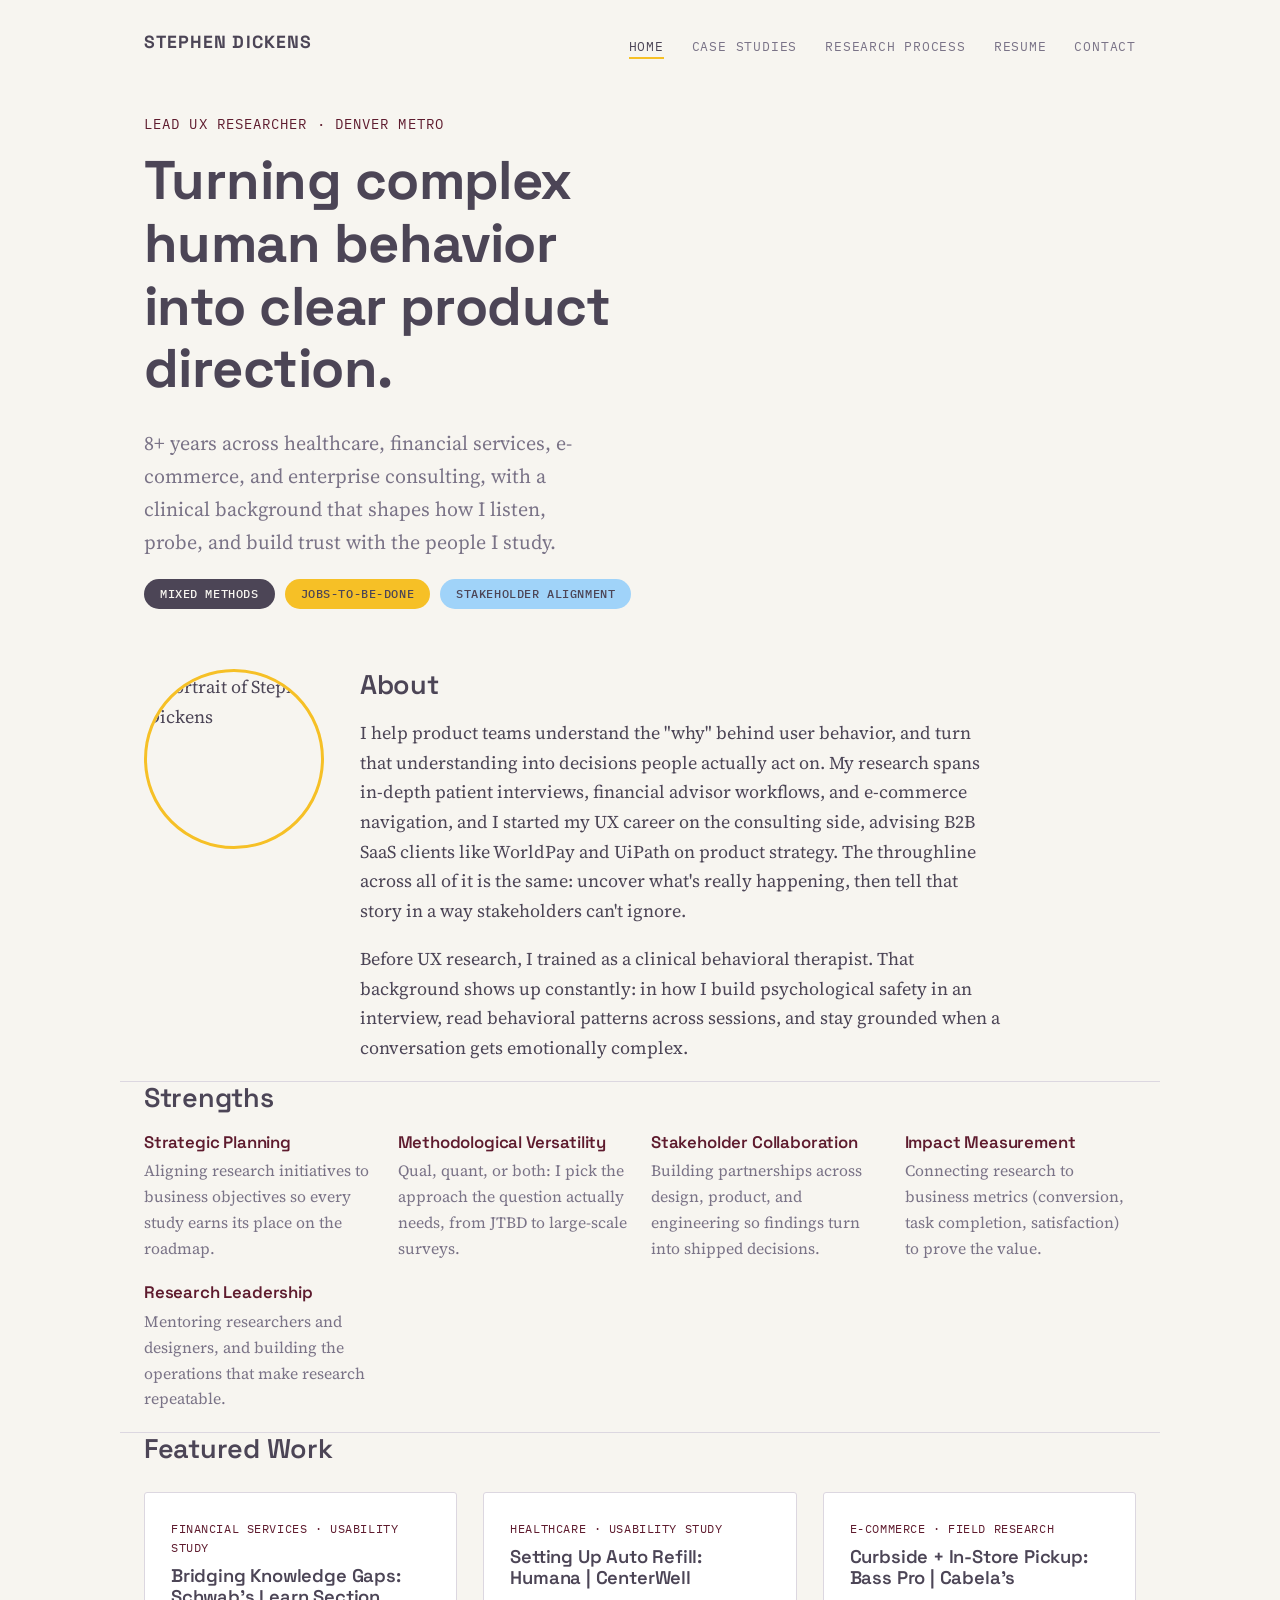
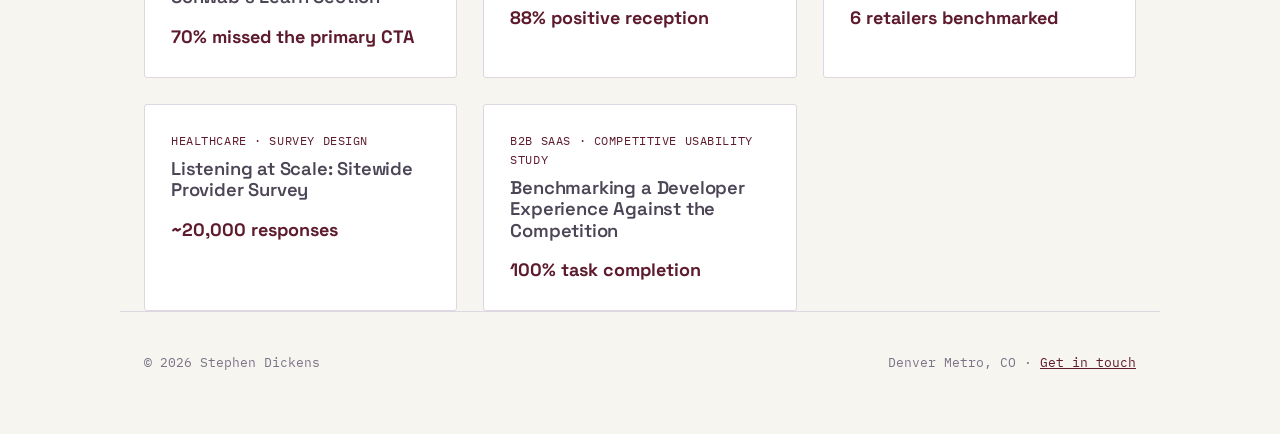
==== index.html @ 7b3053c9 "Add files via upload" ====
<!DOCTYPE html>
<html lang="en">
<head>
<meta charset="UTF-8">
<meta name="viewport" content="width=device-width, initial-scale=1.0">
<title>Stephen Dickens, MA | Lead UX Researcher</title>
<link rel="preconnect" href="https://fonts.googleapis.com">
<link href="https://fonts.googleapis.com/css2?family=Space+Grotesk:wght@500;700&family=Source+Serif+4:ital,wght@0,400;0,600;1,400&family=IBM+Plex+Mono:wght@400;500&display=swap" rel="stylesheet">
<link rel="stylesheet" href="style.css?v=27">
</head>
<body>

<nav class="site-nav">
  <a class="brand" href="index.html">Stephen Dickens</a>
  <ul>
    <li><a href="index.html" class="active">Home</a></li>
    <li><a href="case-studies.html">Case Studies</a></li>
    <li><a href="research-process.html">Research Process</a></li>
    <li><a href="resume.html">Resume</a></li>
    <li><a href="contact.html">Contact</a></li>
  </ul>
</nav>

<header class="hero">
  <div class="eyebrow">Lead UX Researcher · Denver Metro</div>
  <h1>Turning complex human behavior into clear product direction.</h1>
  <p class="hero-sub">8+ years across healthcare, financial services, e-commerce, and enterprise consulting, with a clinical background that shapes how I listen, probe, and build trust with the people I study.</p>
  <div class="tag-row">
    <span class="tag">Mixed Methods</span>
    <span class="tag amber">Jobs-to-be-Done</span>
    <span class="tag rose">Stakeholder Alignment</span>
  </div>
</header>

<section class="wrap">
  <div class="about-flex">
    <div class="about-photo">
      <img src="assets/profile.jpg" alt="Portrait of Stephen Dickens">
    </div>
    <div class="about-text">
      <h2>About</h2>
      <p>I help product teams understand the "why" behind user behavior, and turn that understanding into decisions people actually act on. My research spans in-depth patient interviews, financial advisor workflows, and e-commerce navigation, and I started my UX career on the consulting side, advising B2B SaaS clients like WorldPay and UiPath on product strategy. The throughline across all of it is the same: uncover what's really happening, then tell that story in a way stakeholders can't ignore.</p>
      <p>Before UX research, I trained as a clinical behavioral therapist. That background shows up constantly: in how I build psychological safety in an interview, read behavioral patterns across sessions, and stay grounded when a conversation gets emotionally complex.</p>
    </div>
  </div>
</section>

<section class="wrap divider">
  <h2>Strengths</h2>
  <div class="strength-grid">
    <div class="item">
      <h3>Strategic Planning</h3>
      <p>Aligning research initiatives to business objectives so every study earns its place on the roadmap.</p>
    </div>
    <div class="item">
      <h3>Methodological Versatility</h3>
      <p>Qual, quant, or both: I pick the approach the question actually needs, from JTBD to large-scale surveys.</p>
    </div>
    <div class="item">
      <h3>Stakeholder Collaboration</h3>
      <p>Building partnerships across design, product, and engineering so findings turn into shipped decisions.</p>
    </div>
    <div class="item">
      <h3>Impact Measurement</h3>
      <p>Connecting research to business metrics (conversion, task completion, satisfaction) to prove the value.</p>
    </div>
    <div class="item">
      <h3>Research Leadership</h3>
      <p>Mentoring researchers and designers, and building the operations that make research repeatable.</p>
    </div>
  </div>
</section>

<section class="wrap divider">
  <h2>Featured Work</h2>
  <div class="cs-grid">
    <a class="cs-card" href="case-study-schwab.html">
      <div class="cs-eyebrow">Financial Services · Usability Study</div>
      <h3>Bridging Knowledge Gaps: Schwab's Learn Section</h3>
      <div class="cs-stat">70% missed the primary CTA</div>
    </a>
    <a class="cs-card" href="case-study-humana.html">
      <div class="cs-eyebrow">Healthcare · Usability Study</div>
      <h3>Setting Up Auto Refill: Humana | CenterWell</h3>
      <div class="cs-stat">88% positive reception</div>
    </a>
    <a class="cs-card" href="case-study-bass-pro.html">
      <div class="cs-eyebrow">E-commerce · Field Research</div>
      <h3>Curbside + In-Store Pickup: Bass Pro | Cabela's</h3>
      <div class="cs-stat">6 retailers benchmarked</div>
    </a>
    <a class="cs-card" href="case-study-cigna-survey.html">
      <div class="cs-eyebrow">Healthcare · Survey Design</div>
      <h3>Listening at Scale: Sitewide Provider Survey</h3>
      <div class="cs-stat">~20,000 responses</div>
    </a>
    <a class="cs-card" href="case-study-uipath.html">
      <div class="cs-eyebrow">B2B SaaS · Competitive Usability Study</div>
      <h3>Benchmarking a Developer Experience Against the Competition</h3>
      <div class="cs-stat">100% task completion</div>
    </a>
  </div>
</section>

<footer>
  <div>© 2026 Stephen Dickens</div>
  <div>Denver Metro, CO · <a href="contact.html">Get in touch</a></div>
</footer>

</body>
</html>
---- style.css ----
:root {
  --paper: #F7F5F0;
  --paper-dim: #F0EDF2;
  --ink: #4C4556;
  --ink-soft: #7A7387;
  --teal: #872642;
  --teal-deep: #5E1B2E;
  --amber: #F6C026;
  --rose: #A0D3F9;
  --line: #DCD7E0;
  --radius: 3px;
  --max-w: 780px;
  --max-w-wide: 1040px;
}

@media (prefers-reduced-motion: reduce) {
  * { animation-duration: 0.01ms !important; animation-iteration-count: 1 !important; transition-duration: 0.01ms !important; }
}

* { box-sizing: border-box; }

html { scroll-behavior: smooth; }

body {
  margin: 0;
  background: var(--paper);
  color: var(--ink);
  font-family: 'Source Serif 4', Georgia, serif;
  font-size: 18px;
  line-height: 1.65;
  -webkit-font-smoothing: antialiased;
}

h1, h2, h3, h4 {
  font-family: 'Space Grotesk', sans-serif;
  color: var(--ink);
  line-height: 1.15;
  margin: 0 0 0.5em 0;
  letter-spacing: -0.01em;
}

h1 { font-weight: 700; }
h2 { font-weight: 600; }
h3 { font-weight: 600; font-size: 1.05rem; }

a { color: var(--teal-deep); }
a:hover { color: var(--teal); }

.mono {
  font-family: 'IBM Plex Mono', monospace;
  letter-spacing: 0.01em;
}

/* -------- Nav -------- */
.site-nav {
  display: flex;
  justify-content: space-between;
  align-items: center;
  max-width: var(--max-w-wide);
  margin: 0 auto;
  padding: 28px 24px 12px;
}

.site-nav .brand {
  font-family: 'Space Grotesk', sans-serif;
  font-weight: 700;
  font-size: 1.1rem;
  text-decoration: none;
  color: var(--ink);
}

.site-nav ul {
  list-style: none;
  display: flex;
  gap: 28px;
  margin: 0;
  padding: 0;
}

.site-nav a {
  text-decoration: none;
  font-family: 'IBM Plex Mono', monospace;
  font-size: 0.82rem;
  text-transform: uppercase;
  letter-spacing: 0.06em;
  color: var(--ink-soft);
  border-bottom: 2px solid transparent;
  padding-bottom: 2px;
}

.site-nav a:hover, .site-nav a.active {
  color: var(--ink);
  border-bottom-color: var(--amber);
}

@media (max-width: 640px) {
  .site-nav { flex-direction: column; gap: 14px; align-items: flex-start; }
  .site-nav ul { gap: 18px; flex-wrap: wrap; }
}

/* -------- Field-note tag: signature element -------- */
.tag {
  display: inline-block;
  font-family: 'IBM Plex Mono', monospace;
  font-size: 0.72rem;
  font-weight: 500;
  text-transform: uppercase;
  letter-spacing: 0.05em;
  background: var(--ink);
  color: var(--paper);
  padding: 7px 16px;
  border-radius: 999px;
  line-height: 1.4;
}

.tag.amber { background: var(--amber); color: var(--ink); }
.tag.rose { background: var(--rose); color: var(--ink); }

.tag-row {
  display: flex;
  flex-wrap: wrap;
  gap: 10px;
  margin: 10px 0 0;
}

/* -------- Hero -------- */
.hero {
  max-width: var(--max-w-wide);
  margin: 0 auto;
  padding: 40px 24px 60px;
}

.hero .eyebrow {
  font-family: 'IBM Plex Mono', monospace;
  font-size: 0.85rem;
  color: var(--teal-deep);
  text-transform: uppercase;
  letter-spacing: 0.08em;
  margin-bottom: 14px;
}

.hero h1 {
  font-size: clamp(2.1rem, 5vw, 3.4rem);
  max-width: 14ch;
}

.hero-sub {
  font-family: 'Source Serif 4', serif;
  font-size: 1.25rem;
  color: var(--ink-soft);
  max-width: 46ch;
  margin-top: 18px;
}

/* -------- Layout helpers -------- */
.wrap { max-width: var(--max-w-wide); margin: 0 auto; padding: 0 24px; }
.wrap > p, .wrap > ul { max-width: 640px; }

.about-flex {
  display: flex;
  gap: 36px;
  align-items: flex-start;
}

.about-photo {
  flex-shrink: 0;
}

.about-photo img {
  width: 180px;
  height: 180px;
  border-radius: 50%;
  object-fit: cover;
  border: 3px solid var(--amber);
  display: block;
}

.about-text { max-width: 640px; }
.about-text h2 { margin-top: 0; }
.about-text > p { max-width: none; }

@media (max-width: 640px) {
  .about-flex {
    flex-direction: column;
    align-items: center;
    text-align: center;
  }
  .about-photo img { width: 140px; height: 140px; }
}
.wrap-wide { max-width: var(--max-w-wide); margin: 0 auto; padding: 0 24px; }

section { padding: 46px 0; }
section.divider { border-top: 1px solid var(--line); }

/* -------- Strength / stat grid -------- */
.stat-strip {
  display: flex;
  gap: 20px;
  background: var(--ink);
  color: var(--paper);
  border-radius: var(--radius);
  padding: 30px;
  margin: 24px 0;
}

.stat-strip > div {
  flex: 1 1 0;
  min-width: 0;
}

@media (max-width: 640px) {
  .stat-strip { flex-direction: column; }
}

.stat-strip .stat-num {
  font-family: 'Space Grotesk', sans-serif;
  font-weight: 700;
  font-size: 2.4rem;
  color: var(--amber);
  display: block;
  line-height: 1;
}

.stat-strip .stat-label {
  font-family: 'IBM Plex Mono', monospace;
  font-size: 0.78rem;
  text-transform: uppercase;
  letter-spacing: 0.04em;
  color: var(--paper);
  opacity: 0.85;
  margin-top: 8px;
  display: block;
}

.strength-grid {
  display: grid;
  grid-template-columns: repeat(auto-fit, minmax(230px, 1fr));
  gap: 22px;
  margin-top: 20px;
  margin-bottom: 20px;
}

.strength-grid .item h3 {
  color: var(--teal-deep);
  margin-bottom: 6px;
}

.strength-grid .item p {
  margin: 0;
  font-size: 0.98rem;
  color: var(--ink-soft);
}

/* -------- Buttons / CTA -------- */
.btn {
  display: inline-block;
  font-family: 'IBM Plex Mono', monospace;
  font-size: 0.85rem;
  text-transform: uppercase;
  letter-spacing: 0.05em;
  text-decoration: none;
  background: var(--ink);
  color: var(--paper);
  padding: 12px 22px;
  border-radius: var(--radius);
  border: 1px solid var(--ink);
}

.btn:hover { background: var(--teal-deep); border-color: var(--teal-deep); color: var(--paper); }

.btn.outline {
  background: transparent;
  color: var(--ink);
}
.btn.outline:hover { background: var(--ink); color: var(--paper); }

/* -------- Case study cards (index) -------- */
.cs-grid {
  display: grid;
  grid-template-columns: repeat(auto-fit, minmax(280px, 1fr));
  gap: 26px;
  margin-top: 28px;
}

.cs-card {
  background: white;
  border: 1px solid var(--line);
  border-radius: var(--radius);
  padding: 26px;
  text-decoration: none;
  color: var(--ink);
  display: block;
  position: relative;
  transition: transform 0.15s ease, box-shadow 0.15s ease;
}

.cs-card:hover {
  transform: translateY(-3px);
  box-shadow: 0 8px 20px rgba(28,43,57,0.08);
}

.cs-card .cs-eyebrow {
  font-family: 'IBM Plex Mono', monospace;
  font-size: 0.72rem;
  text-transform: uppercase;
  color: var(--teal-deep);
  letter-spacing: 0.05em;
}

.cs-card h3 {
  margin-top: 8px;
  font-size: 1.15rem;
}

.cs-card .cs-stat {
  margin-top: 14px;
  font-family: 'Space Grotesk', sans-serif;
  font-weight: 700;
  color: var(--teal-deep);
}

/* -------- Case study page -------- */
.cs-header {
  max-width: var(--max-w-wide);
  margin: 0 auto;
  padding: 10px 24px 30px;
}

.cs-header .company {
  font-family: 'IBM Plex Mono', monospace;
  font-size: 0.85rem;
  text-transform: uppercase;
  letter-spacing: 0.06em;
  color: var(--teal-deep);
}

.cs-header h1 {
  font-size: clamp(1.9rem, 4vw, 2.7rem);
  max-width: 22ch;
  margin-top: 10px;
}

.skim-box {
  max-width: var(--max-w-wide);
  margin: 0 auto 10px;
  padding: 0 24px;
}

.problem-outcome {
  background: var(--paper-dim);
  border-left: 4px solid var(--rose);
  border-radius: var(--radius);
  padding: 22px 26px;
  margin: 26px 0;
  font-size: 1.05rem;
}

.problem-outcome strong { color: var(--teal-deep); }

details.full-detail {
  max-width: var(--max-w-wide);
  margin: 10px auto 60px;
  padding: 0 24px;
}

details.full-detail summary {
  cursor: pointer;
  list-style: none;
  font-family: 'IBM Plex Mono', monospace;
  text-transform: uppercase;
  font-size: 0.85rem;
  letter-spacing: 0.06em;
  color: var(--ink);
  background: var(--paper-dim);
  border: 1px solid var(--line);
  border-radius: var(--radius);
  padding: 14px 20px;
  display: flex;
  justify-content: space-between;
  align-items: center;
}

details.full-detail summary::-webkit-details-marker { display: none; }

details.full-detail summary::after {
  content: "+ Expand";
  color: var(--teal-deep);
}

details.full-detail[open] summary::after {
  content: "\2212 Collapse";
}

details.full-detail summary:focus-visible,
a:focus-visible, button:focus-visible {
  outline: 2px solid var(--amber);
  outline-offset: 2px;
}

.detail-body { max-width: var(--max-w-wide); margin: 0 auto; padding-top: 30px; }
.detail-body > p, .detail-body > ul, .detail-body .finding, .detail-body blockquote.pull { max-width: 640px; }

.detail-body h3 {
  margin-top: 38px;
  padding-bottom: 8px;
  border-bottom: 1px solid var(--line);
  color: var(--teal-deep);
}

.detail-body h3:first-child { margin-top: 10px; }

.finding {
  margin: 20px 0;
  padding-left: 18px;
  border-left: 3px solid var(--amber);
}

.finding .finding-stat {
  font-family: 'Space Grotesk', sans-serif;
  font-weight: 700;
  color: var(--teal-deep);
}

.blueprint {
  margin: 30px 0 12px;
  border: 1px solid var(--line);
  border-radius: var(--radius);
  overflow: hidden;
}

.blueprint-title {
  background: var(--ink);
  color: var(--paper);
  font-family: 'Space Grotesk', sans-serif;
  font-weight: 700;
  font-size: 0.9rem;
  padding: 12px 16px;
}

.bp-header-row, .bp-row {
  display: grid;
  grid-template-columns: 130px repeat(6, 1fr);
}

.bp-header-row { background: var(--paper-dim); }

.bp-header-cell {
  padding: 8px 8px;
  font-family: 'IBM Plex Mono', monospace;
  font-size: 0.66rem;
  text-transform: uppercase;
  letter-spacing: 0.02em;
  color: var(--ink-soft);
  border-right: 1px solid var(--line);
}
.bp-header-cell:last-child { border-right: none; }
.bp-header-cell:first-child { background: var(--ink); }

.bp-row { border-top: 1px solid var(--line); }

.bp-label {
  background: var(--paper-dim);
  font-family: 'IBM Plex Mono', monospace;
  font-size: 0.65rem;
  text-transform: uppercase;
  letter-spacing: 0.02em;
  color: var(--ink-soft);
  padding: 10px 10px;
  display: flex;
  align-items: center;
  border-right: 1px solid var(--line);
}

.bp-cell {
  padding: 9px 9px;
  font-family: 'Source Serif 4', serif;
  font-size: 0.78rem;
  color: var(--ink);
  border-right: 1px solid var(--line);
  display: flex;
  align-items: center;
  line-height: 1.3;
}
.bp-cell:last-child { border-right: none; }

.bp-cell.empty {
  color: var(--line);
  font-family: 'IBM Plex Mono', monospace;
}

.bp-row.customer .bp-cell { background: rgba(246,192,38,0.16); }
.bp-row.frontstage-emp .bp-cell, .bp-row.frontstage-tech .bp-cell { background: rgba(160,211,249,0.18); }
.bp-row.backstage .bp-cell { background: rgba(76,69,86,0.06); }
.bp-row.support .bp-cell { background: rgba(135,38,66,0.06); }

.bp-cell.friction {
  border: 1.5px solid var(--teal) !important;
  background: rgba(135,38,66,0.14) !important;
  font-weight: 500;
}

.bp-cell.improved {
  border: 1.5px solid var(--amber) !important;
  background: rgba(246,192,38,0.28) !important;
  font-weight: 500;
}

.blueprint-caption {
  font-family: 'IBM Plex Mono', monospace;
  font-size: 0.75rem;
  color: var(--ink-soft);
  padding: 10px 16px 14px;
  background: var(--paper-dim);
}

.cs-visual {
  max-width: 640px;
  margin: 26px 0;
}

.cs-visual svg {
  width: 100%;
  height: auto;
  border-radius: var(--radius);
}

.cs-visual figcaption {
  font-family: 'IBM Plex Mono', monospace;
  font-size: 0.75rem;
  color: var(--ink-soft);
  margin-top: 8px;
}

.stat-bar-row {
  display: flex;
  align-items: center;
  gap: 14px;
  margin-bottom: 12px;
}

.stat-bar-label {
  font-family: 'IBM Plex Mono', monospace;
  font-size: 0.8rem;
  color: var(--ink);
  width: 140px;
  flex-shrink: 0;
}

.stat-bar-track {
  flex: 1;
  background: var(--paper-dim);
  border-radius: var(--radius);
  overflow: hidden;
  height: 26px;
}

.stat-bar-fill {
  height: 100%;
  display: flex;
  align-items: center;
  justify-content: flex-end;
  padding-right: 10px;
  font-family: 'IBM Plex Mono', monospace;
  font-size: 0.75rem;
  font-weight: 500;
  color: var(--ink);
  box-sizing: border-box;
}

.stat-bar-fill.rose { background: var(--teal); color: var(--paper); }
.stat-bar-fill.blue { background: var(--rose); }

blockquote.pull {
  font-family: 'Source Serif 4', serif;
  font-style: italic;
  font-size: 1.15rem;
  color: var(--ink);
  border-left: 3px solid var(--teal);
  margin: 22px 0;
  padding: 6px 0 6px 22px;
}

.timeline-note {
  font-family: 'IBM Plex Mono', monospace;
  font-size: 0.8rem;
  color: var(--ink-soft);
}

footer {
  max-width: var(--max-w-wide);
  margin: 0 auto;
  padding: 40px 24px 60px;
  border-top: 1px solid var(--line);
  font-family: 'IBM Plex Mono', monospace;
  font-size: 0.8rem;
  color: var(--ink-soft);
  display: flex;
  justify-content: space-between;
  flex-wrap: wrap;
  gap: 12px;
}
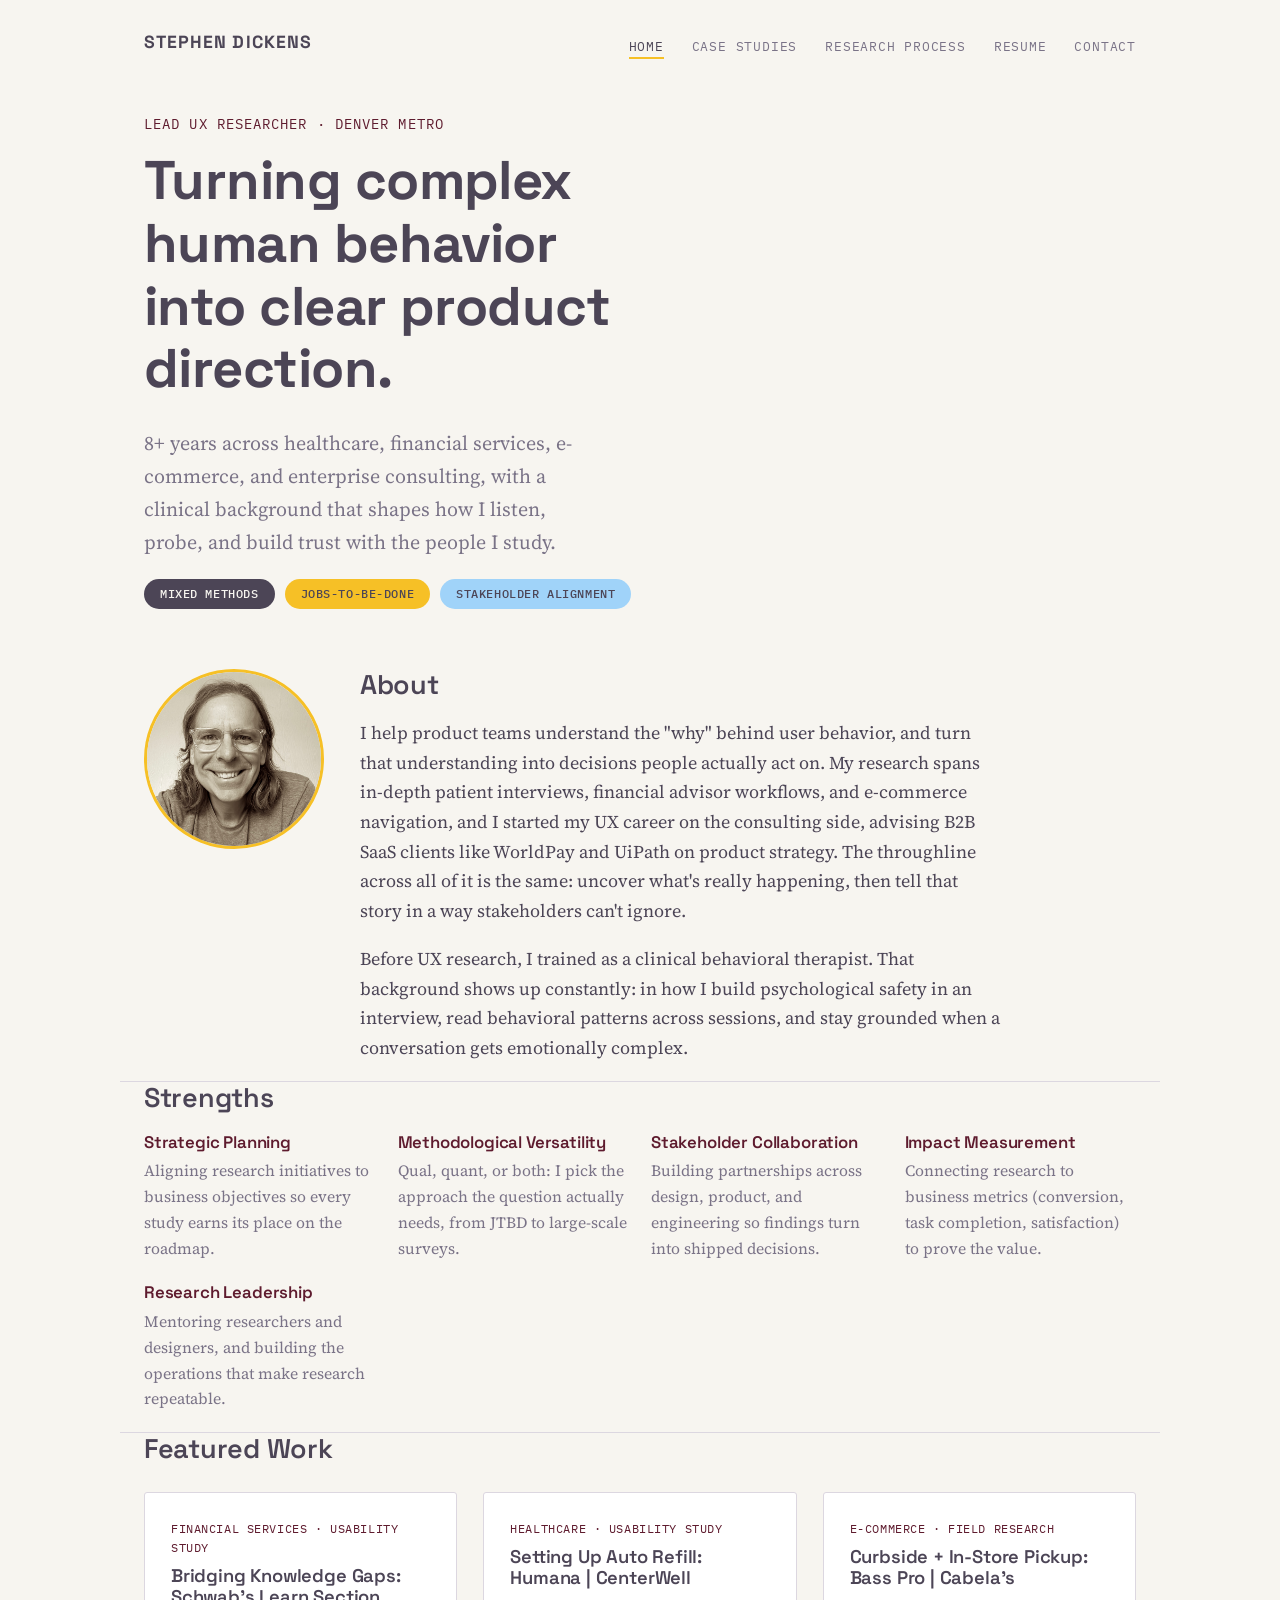
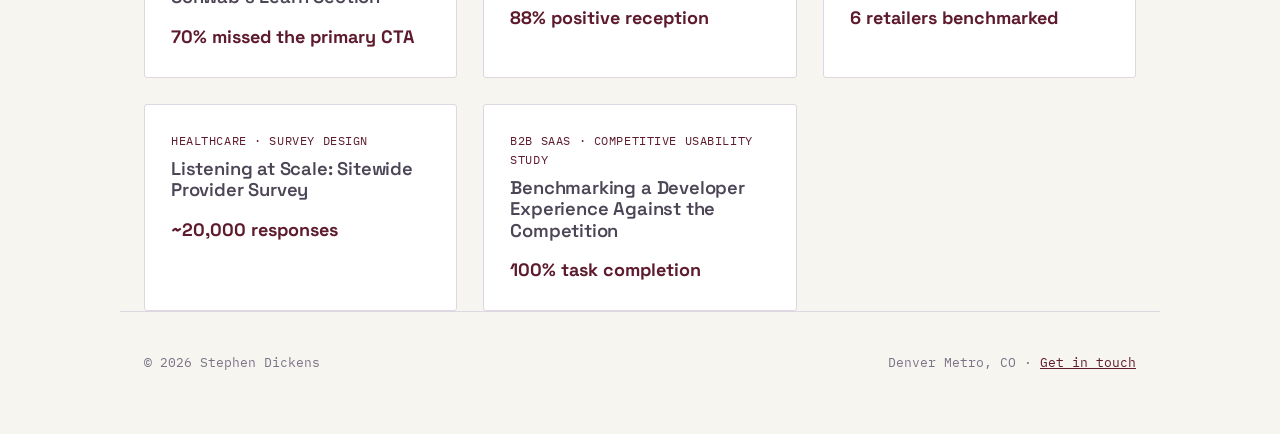
==== commit c242adf9: "Add files via upload" ====
--- a/index.html
+++ b/index.html
@@ -35,7 +35,7 @@
 <section class="wrap">
   <div class="about-flex">
     <div class="about-photo">
-      <img src="assets/profile.jpg" alt="Portrait of Stephen Dickens">
+      <img src="profile.jpg" alt="Portrait of Stephen Dickens">
     </div>
     <div class="about-text">
       <h2>About</h2>
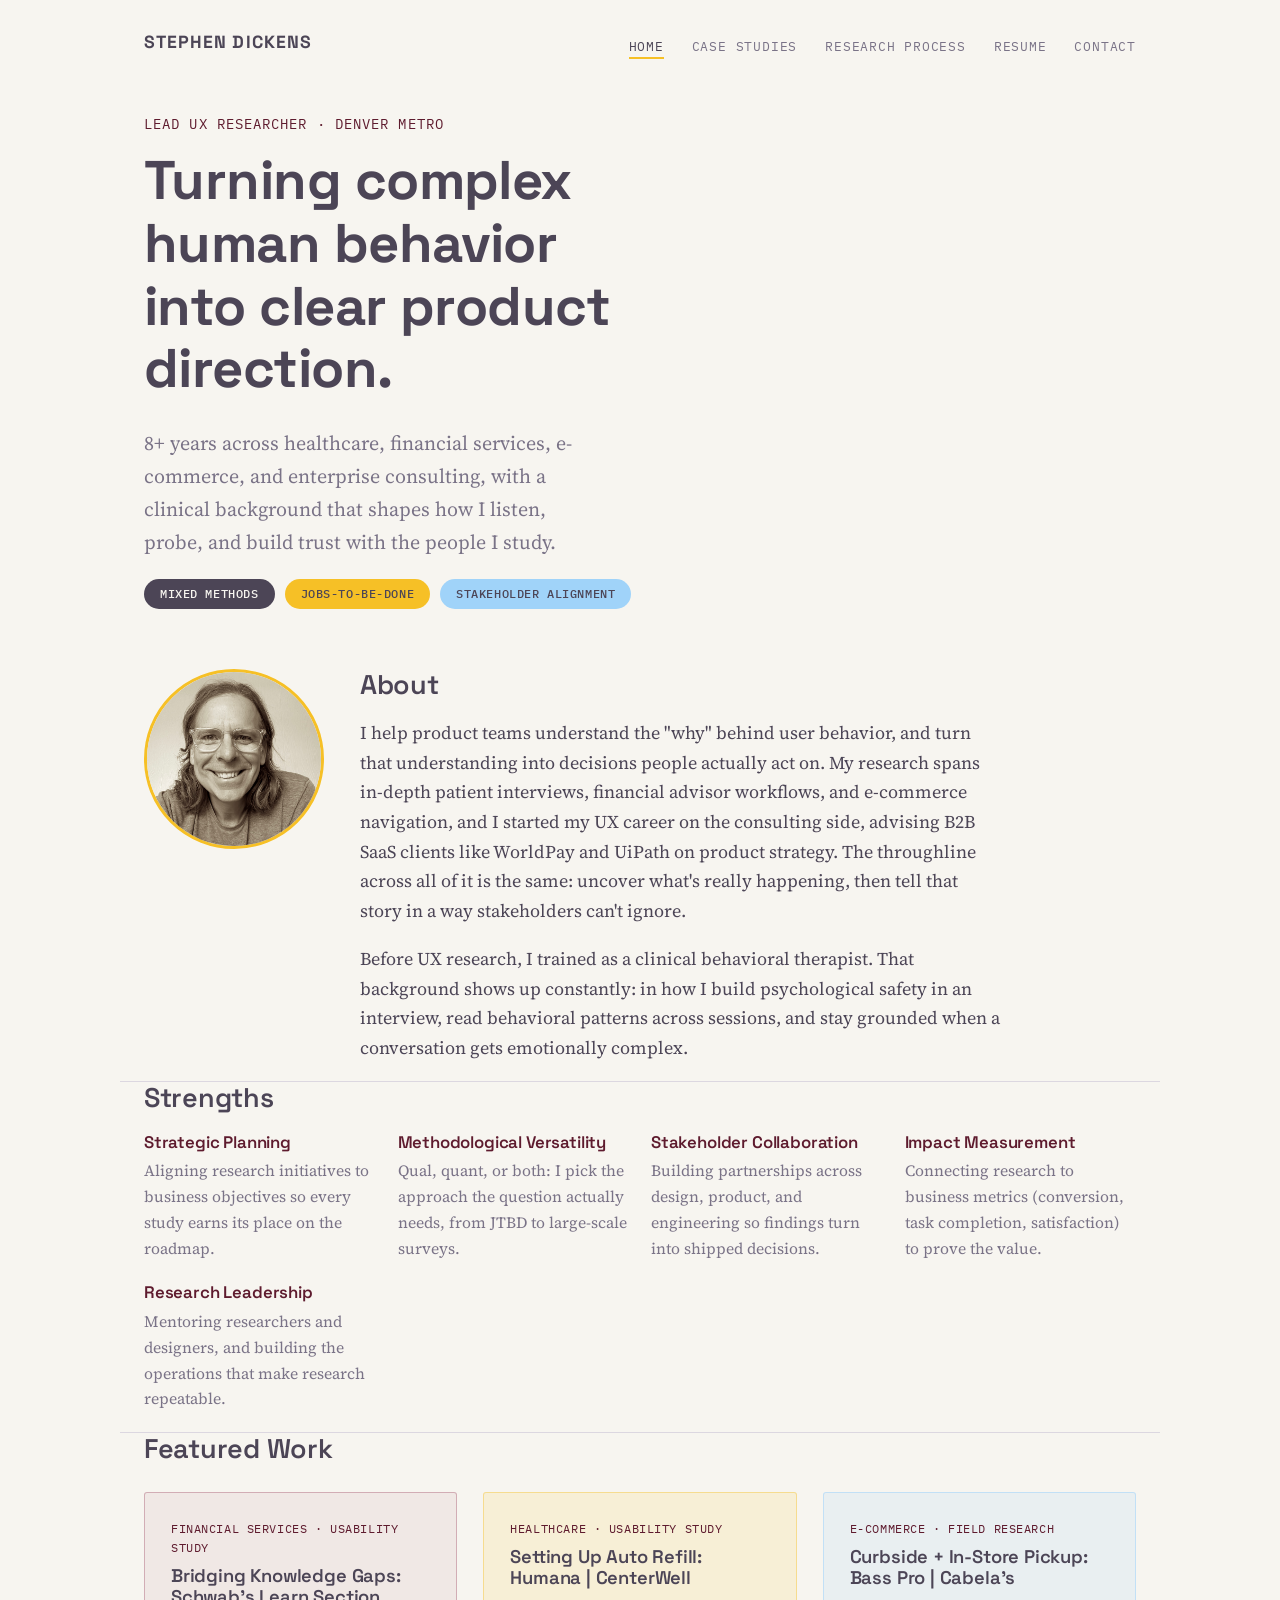
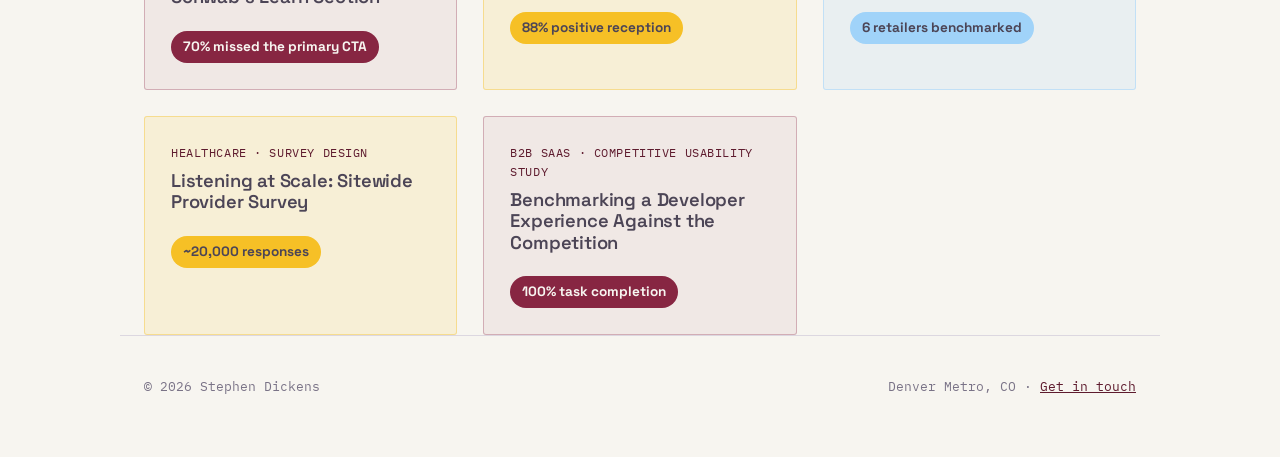
==== commit 0880af2b: "Add files via upload" ====
--- a/index.html
+++ b/index.html
@@ -6,7 +6,7 @@
 <title>Stephen Dickens, MA | Lead UX Researcher</title>
 <link rel="preconnect" href="https://fonts.googleapis.com">
 <link href="https://fonts.googleapis.com/css2?family=Space+Grotesk:wght@500;700&family=Source+Serif+4:ital,wght@0,400;0,600;1,400&family=IBM+Plex+Mono:wght@400;500&display=swap" rel="stylesheet">
-<link rel="stylesheet" href="style.css?v=27">
+<link rel="stylesheet" href="style.css?v=29">
 </head>
 <body>
 
@@ -74,27 +74,27 @@
 <section class="wrap divider">
   <h2>Featured Work</h2>
   <div class="cs-grid">
-    <a class="cs-card" href="case-study-schwab.html">
+    <a class="cs-card variant-maroon" href="case-study-schwab.html">
       <div class="cs-eyebrow">Financial Services · Usability Study</div>
       <h3>Bridging Knowledge Gaps: Schwab's Learn Section</h3>
       <div class="cs-stat">70% missed the primary CTA</div>
     </a>
-    <a class="cs-card" href="case-study-humana.html">
+    <a class="cs-card variant-gold" href="case-study-humana.html">
       <div class="cs-eyebrow">Healthcare · Usability Study</div>
       <h3>Setting Up Auto Refill: Humana | CenterWell</h3>
       <div class="cs-stat">88% positive reception</div>
     </a>
-    <a class="cs-card" href="case-study-bass-pro.html">
+    <a class="cs-card variant-blue" href="case-study-bass-pro.html">
       <div class="cs-eyebrow">E-commerce · Field Research</div>
       <h3>Curbside + In-Store Pickup: Bass Pro | Cabela's</h3>
       <div class="cs-stat">6 retailers benchmarked</div>
     </a>
-    <a class="cs-card" href="case-study-cigna-survey.html">
+    <a class="cs-card variant-gold" href="case-study-cigna-survey.html">
       <div class="cs-eyebrow">Healthcare · Survey Design</div>
       <h3>Listening at Scale: Sitewide Provider Survey</h3>
       <div class="cs-stat">~20,000 responses</div>
     </a>
-    <a class="cs-card" href="case-study-uipath.html">
+    <a class="cs-card variant-maroon" href="case-study-uipath.html">
       <div class="cs-eyebrow">B2B SaaS · Competitive Usability Study</div>
       <h3>Benchmarking a Developer Experience Against the Competition</h3>
       <div class="cs-stat">100% task completion</div>
--- a/style.css
+++ b/style.css
@@ -98,7 +98,7 @@
   .site-nav ul { gap: 18px; flex-wrap: wrap; }
 }
 
-/* -------- Field-note tag: signature element -------- */
+/* -------- Field-note tag: signature element (now solid pill chips) -------- */
 .tag {
   display: inline-block;
   font-family: 'IBM Plex Mono', monospace;
@@ -155,16 +155,19 @@
 /* -------- Layout helpers -------- */
 .wrap { max-width: var(--max-w-wide); margin: 0 auto; padding: 0 24px; }
 .wrap > p, .wrap > ul { max-width: 640px; }
-
+.wrap-wide { max-width: var(--max-w-wide); margin: 0 auto; padding: 0 24px; }
+
+section { padding: 46px 0; }
+section.divider { border-top: 1px solid var(--line); }
+
+/* -------- About photo -------- */
 .about-flex {
   display: flex;
   gap: 36px;
   align-items: flex-start;
 }
 
-.about-photo {
-  flex-shrink: 0;
-}
+.about-photo { flex-shrink: 0; }
 
 .about-photo img {
   width: 180px;
@@ -180,17 +183,9 @@
 .about-text > p { max-width: none; }
 
 @media (max-width: 640px) {
-  .about-flex {
-    flex-direction: column;
-    align-items: center;
-    text-align: center;
-  }
+  .about-flex { flex-direction: column; align-items: center; text-align: center; }
   .about-photo img { width: 140px; height: 140px; }
 }
-.wrap-wide { max-width: var(--max-w-wide); margin: 0 auto; padding: 0 24px; }
-
-section { padding: 46px 0; }
-section.divider { border-top: 1px solid var(--line); }
 
 /* -------- Strength / stat grid -------- */
 .stat-strip {
@@ -203,14 +198,7 @@
   margin: 24px 0;
 }
 
-.stat-strip > div {
-  flex: 1 1 0;
-  min-width: 0;
-}
-
-@media (max-width: 640px) {
-  .stat-strip { flex-direction: column; }
-}
+.stat-strip > div { flex: 1 1 0; min-width: 0; }
 
 .stat-strip .stat-num {
   font-family: 'Space Grotesk', sans-serif;
@@ -232,6 +220,10 @@
   display: block;
 }
 
+@media (max-width: 640px) {
+  .stat-strip { flex-direction: column; }
+}
+
 .strength-grid {
   display: grid;
   grid-template-columns: repeat(auto-fit, minmax(230px, 1fr));
@@ -240,16 +232,8 @@
   margin-bottom: 20px;
 }
 
-.strength-grid .item h3 {
-  color: var(--teal-deep);
-  margin-bottom: 6px;
-}
-
-.strength-grid .item p {
-  margin: 0;
-  font-size: 0.98rem;
-  color: var(--ink-soft);
-}
+.strength-grid .item h3 { color: var(--teal-deep); margin-bottom: 6px; }
+.strength-grid .item p { margin: 0; font-size: 0.98rem; color: var(--ink-soft); }
 
 /* -------- Buttons / CTA -------- */
 .btn {
@@ -267,11 +251,7 @@
 }
 
 .btn:hover { background: var(--teal-deep); border-color: var(--teal-deep); color: var(--paper); }
-
-.btn.outline {
-  background: transparent;
-  color: var(--ink);
-}
+.btn.outline { background: transparent; color: var(--ink); }
 .btn.outline:hover { background: var(--ink); color: var(--paper); }
 
 /* -------- Case study cards (index) -------- */
@@ -294,10 +274,7 @@
   transition: transform 0.15s ease, box-shadow 0.15s ease;
 }
 
-.cs-card:hover {
-  transform: translateY(-3px);
-  box-shadow: 0 8px 20px rgba(28,43,57,0.08);
-}
+.cs-card:hover { transform: translateY(-3px); box-shadow: 0 8px 20px rgba(28,43,57,0.08); }
 
 .cs-card .cs-eyebrow {
   font-family: 'IBM Plex Mono', monospace;
@@ -307,17 +284,28 @@
   letter-spacing: 0.05em;
 }
 
-.cs-card h3 {
-  margin-top: 8px;
-  font-size: 1.15rem;
-}
+.cs-card h3 { margin-top: 8px; font-size: 1.15rem; }
 
 .cs-card .cs-stat {
+  display: inline-block;
   margin-top: 14px;
   font-family: 'Space Grotesk', sans-serif;
   font-weight: 700;
-  color: var(--teal-deep);
-}
+  font-size: 0.85rem;
+  padding: 5px 12px;
+  border-radius: 999px;
+  background: var(--ink);
+  color: var(--paper);
+}
+
+.cs-card.variant-maroon { background: rgba(135,38,66,0.06); border-color: rgba(135,38,66,0.3); }
+.cs-card.variant-maroon .cs-stat { background: var(--teal); color: var(--paper); }
+
+.cs-card.variant-gold { background: rgba(246,192,38,0.12); border-color: rgba(246,192,38,0.4); }
+.cs-card.variant-gold .cs-stat { background: var(--amber); color: var(--ink); }
+
+.cs-card.variant-blue { background: rgba(160,211,249,0.16); border-color: rgba(160,211,249,0.55); }
+.cs-card.variant-blue .cs-stat { background: var(--rose); color: var(--ink); }
 
 /* -------- Case study page -------- */
 .cs-header {
@@ -340,11 +328,7 @@
   margin-top: 10px;
 }
 
-.skim-box {
-  max-width: var(--max-w-wide);
-  margin: 0 auto 10px;
-  padding: 0 24px;
-}
+.skim-box { max-width: var(--max-w-wide); margin: 0 auto 10px; padding: 0 24px; }
 
 .problem-outcome {
   background: var(--paper-dim);
@@ -381,15 +365,8 @@
 }
 
 details.full-detail summary::-webkit-details-marker { display: none; }
-
-details.full-detail summary::after {
-  content: "+ Expand";
-  color: var(--teal-deep);
-}
-
-details.full-detail[open] summary::after {
-  content: "\2212 Collapse";
-}
+details.full-detail summary::after { content: "+ Expand"; color: var(--teal-deep); }
+details.full-detail[open] summary::after { content: "\2212 Collapse"; }
 
 details.full-detail summary:focus-visible,
 a:focus-visible, button:focus-visible {
@@ -409,182 +386,79 @@
 
 .detail-body h3:first-child { margin-top: 10px; }
 
-.finding {
-  margin: 20px 0;
-  padding-left: 18px;
-  border-left: 3px solid var(--amber);
-}
-
-.finding .finding-stat {
-  font-family: 'Space Grotesk', sans-serif;
-  font-weight: 700;
-  color: var(--teal-deep);
-}
-
-.blueprint {
-  margin: 30px 0 12px;
-  border: 1px solid var(--line);
-  border-radius: var(--radius);
-  overflow: hidden;
-}
-
-.blueprint-title {
-  background: var(--ink);
-  color: var(--paper);
-  font-family: 'Space Grotesk', sans-serif;
-  font-weight: 700;
-  font-size: 0.9rem;
-  padding: 12px 16px;
-}
-
-.bp-header-row, .bp-row {
-  display: grid;
-  grid-template-columns: 130px repeat(6, 1fr);
-}
-
+.finding { margin: 20px 0; padding-left: 18px; border-left: 3px solid var(--amber); }
+.finding .finding-stat { font-family: 'Space Grotesk', sans-serif; font-weight: 700; color: var(--teal-deep); }
+
+blockquote.pull {
+  font-family: 'Source Serif 4', serif;
+  font-style: italic;
+  font-size: 1.15rem;
+  color: var(--ink);
+  border-left: 3px solid var(--teal);
+  margin: 22px 0;
+  padding: 6px 0 6px 22px;
+}
+
+.timeline-note { font-family: 'IBM Plex Mono', monospace; font-size: 0.8rem; color: var(--ink-soft); }
+
+/* -------- Recreated visual figures (wireframes, charts, diagrams) -------- */
+.cs-visual { max-width: 640px; margin: 26px 0; }
+.cs-visual svg { width: 100%; height: auto; border-radius: var(--radius); }
+.cs-visual figcaption { font-family: 'IBM Plex Mono', monospace; font-size: 0.75rem; color: var(--ink-soft); margin-top: 8px; }
+
+.stat-bar-row { display: flex; align-items: center; gap: 14px; margin-bottom: 12px; }
+.stat-bar-label { font-family: 'IBM Plex Mono', monospace; font-size: 0.8rem; color: var(--ink); width: 140px; flex-shrink: 0; }
+.stat-bar-track { flex: 1; background: var(--paper-dim); border-radius: var(--radius); overflow: hidden; height: 26px; }
+.stat-bar-fill { height: 100%; display: flex; align-items: center; justify-content: flex-end; padding-right: 10px; font-family: 'IBM Plex Mono', monospace; font-size: 0.75rem; font-weight: 500; color: var(--ink); box-sizing: border-box; }
+.stat-bar-fill.rose { background: var(--teal); color: var(--paper); }
+.stat-bar-fill.blue { background: var(--rose); }
+
+/* -------- Service blueprint swimlane component -------- */
+.blueprint { margin: 30px 0 12px; border: 1px solid var(--line); border-radius: var(--radius); overflow: hidden; }
+.blueprint-title { background: var(--ink); color: var(--paper); font-family: 'Space Grotesk', sans-serif; font-weight: 700; font-size: 0.9rem; padding: 12px 16px; }
+.bp-header-row, .bp-row { display: grid; grid-template-columns: 130px repeat(6, 1fr); }
 .bp-header-row { background: var(--paper-dim); }
-
-.bp-header-cell {
-  padding: 8px 8px;
-  font-family: 'IBM Plex Mono', monospace;
-  font-size: 0.66rem;
-  text-transform: uppercase;
-  letter-spacing: 0.02em;
-  color: var(--ink-soft);
-  border-right: 1px solid var(--line);
-}
+.bp-header-cell { padding: 8px 8px; font-family: 'IBM Plex Mono', monospace; font-size: 0.66rem; text-transform: uppercase; letter-spacing: 0.02em; color: var(--ink-soft); border-right: 1px solid var(--line); }
 .bp-header-cell:last-child { border-right: none; }
 .bp-header-cell:first-child { background: var(--ink); }
-
 .bp-row { border-top: 1px solid var(--line); }
-
-.bp-label {
-  background: var(--paper-dim);
-  font-family: 'IBM Plex Mono', monospace;
-  font-size: 0.65rem;
-  text-transform: uppercase;
-  letter-spacing: 0.02em;
-  color: var(--ink-soft);
-  padding: 10px 10px;
-  display: flex;
-  align-items: center;
-  border-right: 1px solid var(--line);
-}
-
-.bp-cell {
-  padding: 9px 9px;
-  font-family: 'Source Serif 4', serif;
-  font-size: 0.78rem;
-  color: var(--ink);
-  border-right: 1px solid var(--line);
-  display: flex;
-  align-items: center;
-  line-height: 1.3;
-}
+.bp-label { background: var(--paper-dim); font-family: 'IBM Plex Mono', monospace; font-size: 0.65rem; text-transform: uppercase; letter-spacing: 0.02em; color: var(--ink-soft); padding: 10px 10px; display: flex; align-items: center; border-right: 1px solid var(--line); }
+.bp-cell { padding: 9px 9px; font-family: 'Source Serif 4', serif; font-size: 0.78rem; color: var(--ink); border-right: 1px solid var(--line); display: flex; align-items: center; line-height: 1.3; }
 .bp-cell:last-child { border-right: none; }
-
-.bp-cell.empty {
-  color: var(--line);
-  font-family: 'IBM Plex Mono', monospace;
-}
-
+.bp-cell.empty { color: var(--line); font-family: 'IBM Plex Mono', monospace; }
 .bp-row.customer .bp-cell { background: rgba(246,192,38,0.16); }
 .bp-row.frontstage-emp .bp-cell, .bp-row.frontstage-tech .bp-cell { background: rgba(160,211,249,0.18); }
 .bp-row.backstage .bp-cell { background: rgba(76,69,86,0.06); }
 .bp-row.support .bp-cell { background: rgba(135,38,66,0.06); }
-
-.bp-cell.friction {
-  border: 1.5px solid var(--teal) !important;
-  background: rgba(135,38,66,0.14) !important;
-  font-weight: 500;
-}
-
-.bp-cell.improved {
-  border: 1.5px solid var(--amber) !important;
-  background: rgba(246,192,38,0.28) !important;
-  font-weight: 500;
-}
-
-.blueprint-caption {
-  font-family: 'IBM Plex Mono', monospace;
-  font-size: 0.75rem;
-  color: var(--ink-soft);
-  padding: 10px 16px 14px;
-  background: var(--paper-dim);
-}
-
-.cs-visual {
+.bp-cell.friction { border: 1.5px solid var(--teal) !important; background: rgba(135,38,66,0.14) !important; font-weight: 500; }
+.bp-cell.improved { border: 1.5px solid var(--amber) !important; background: rgba(246,192,38,0.28) !important; font-weight: 500; }
+.blueprint-caption { font-family: 'IBM Plex Mono', monospace; font-size: 0.75rem; color: var(--ink-soft); padding: 10px 16px 14px; background: var(--paper-dim); }
+
+/* -------- Reflection component -------- */
+.reflection {
+  border-left: 3px solid var(--rose);
+  padding-left: 18px;
+  margin: 26px 0;
   max-width: 640px;
-  margin: 26px 0;
-}
-
-.cs-visual svg {
-  width: 100%;
-  height: auto;
-  border-radius: var(--radius);
-}
-
-.cs-visual figcaption {
-  font-family: 'IBM Plex Mono', monospace;
-  font-size: 0.75rem;
-  color: var(--ink-soft);
-  margin-top: 8px;
-}
-
-.stat-bar-row {
-  display: flex;
-  align-items: center;
-  gap: 14px;
-  margin-bottom: 12px;
-}
-
-.stat-bar-label {
-  font-family: 'IBM Plex Mono', monospace;
-  font-size: 0.8rem;
-  color: var(--ink);
-  width: 140px;
-  flex-shrink: 0;
-}
-
-.stat-bar-track {
-  flex: 1;
-  background: var(--paper-dim);
-  border-radius: var(--radius);
-  overflow: hidden;
-  height: 26px;
-}
-
-.stat-bar-fill {
-  height: 100%;
-  display: flex;
-  align-items: center;
-  justify-content: flex-end;
-  padding-right: 10px;
-  font-family: 'IBM Plex Mono', monospace;
-  font-size: 0.75rem;
-  font-weight: 500;
-  color: var(--ink);
-  box-sizing: border-box;
-}
-
-.stat-bar-fill.rose { background: var(--teal); color: var(--paper); }
-.stat-bar-fill.blue { background: var(--rose); }
-
-blockquote.pull {
-  font-family: 'Source Serif 4', serif;
-  font-style: italic;
-  font-size: 1.15rem;
-  color: var(--ink);
-  border-left: 3px solid var(--teal);
-  margin: 22px 0;
-  padding: 6px 0 6px 22px;
-}
-
-.timeline-note {
-  font-family: 'IBM Plex Mono', monospace;
-  font-size: 0.8rem;
-  color: var(--ink-soft);
-}
+}
+.reflection p { font-style: italic; color: var(--ink-soft); margin: 0; }
+.reflection .reflection-label {
+  display: block;
+  font-family: 'IBM Plex Mono', monospace;
+  font-style: normal;
+  font-size: 0.72rem;
+  text-transform: uppercase;
+  letter-spacing: 0.05em;
+  color: var(--teal-deep);
+  margin-bottom: 8px;
+}
+
+/* -------- Contact page -------- */
+.contact-grid { display: grid; grid-template-columns: repeat(auto-fit, minmax(220px, 1fr)); gap: 20px; margin-top: 30px; }
+.contact-card { background: white; border: 1px solid var(--line); border-radius: var(--radius); padding: 26px; text-decoration: none; color: var(--ink); display: block; }
+.contact-card:hover { border-color: var(--teal); }
+.contact-card .c-label { font-family: 'IBM Plex Mono', monospace; font-size: 0.72rem; text-transform: uppercase; letter-spacing: 0.05em; color: var(--teal-deep); }
+.contact-card .c-value { font-family: 'Space Grotesk', sans-serif; font-weight: 600; font-size: 1.1rem; margin-top: 8px; }
 
 footer {
   max-width: var(--max-w-wide);
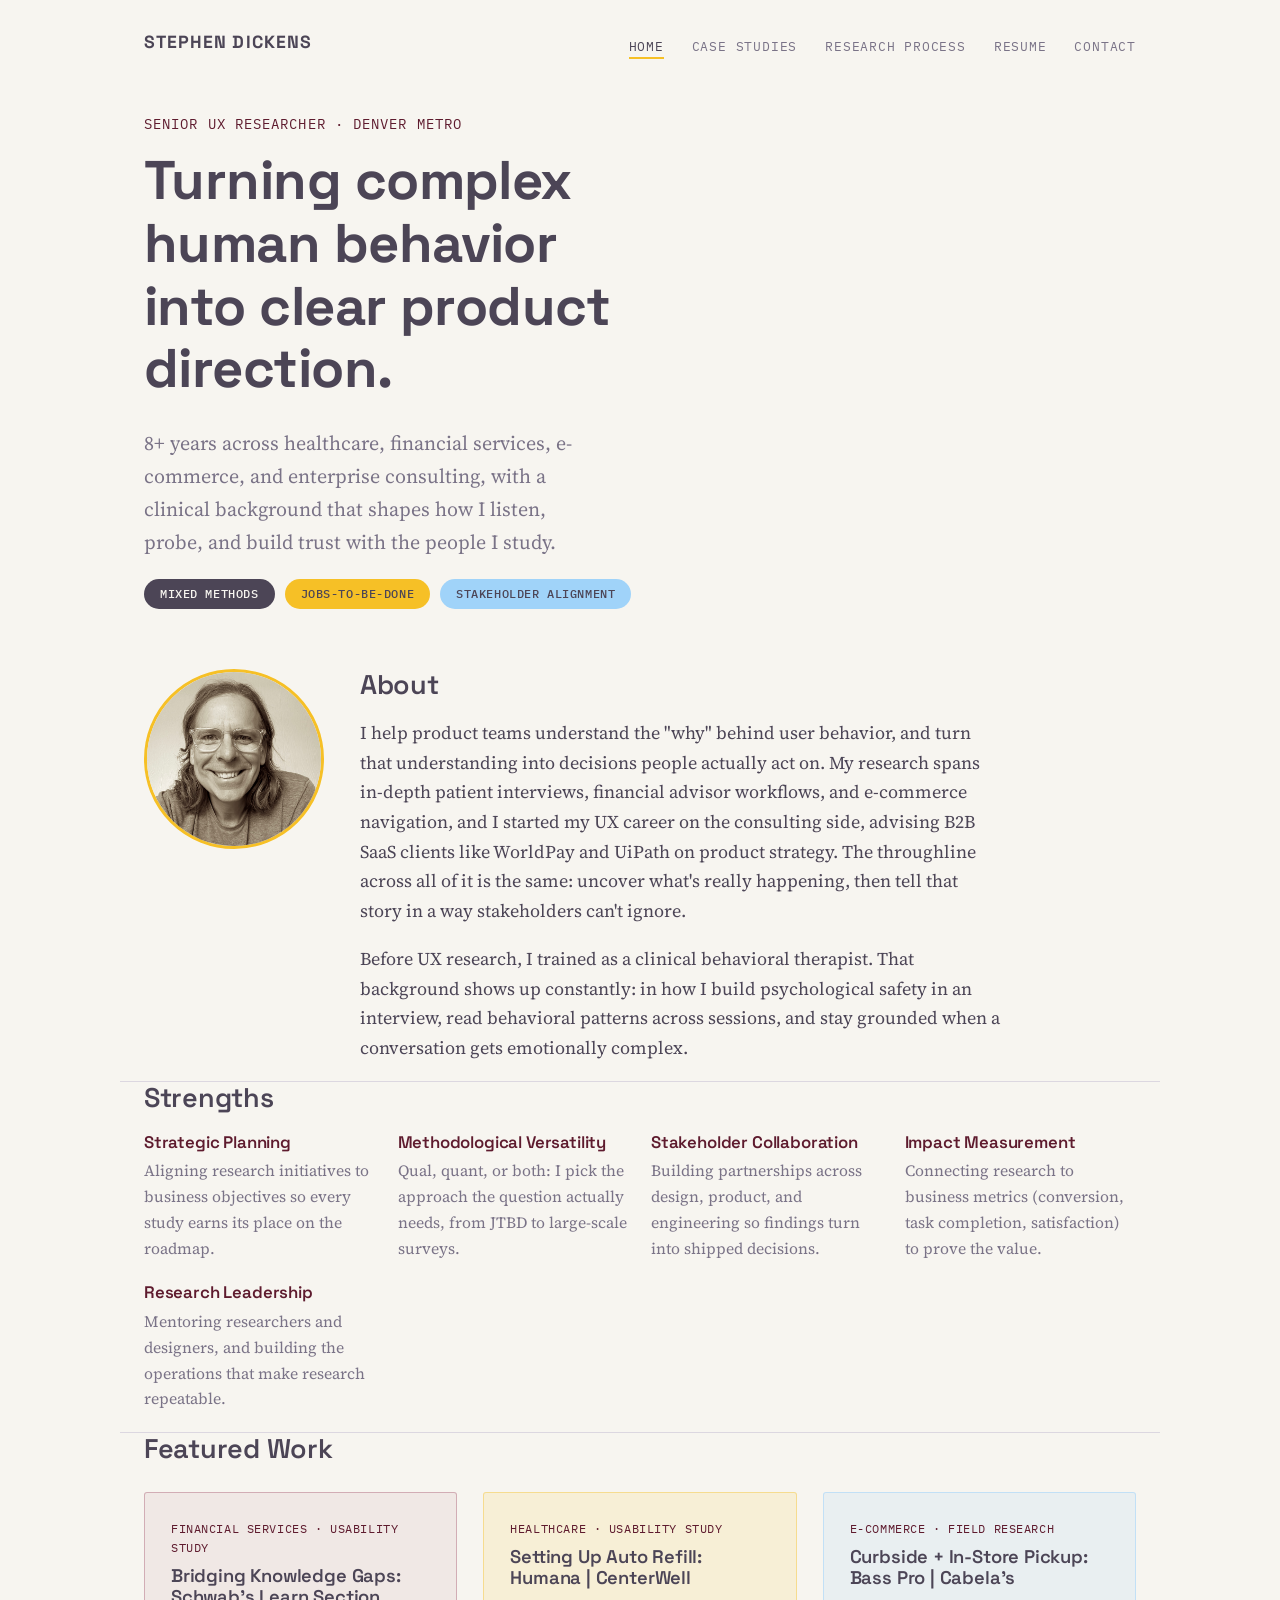
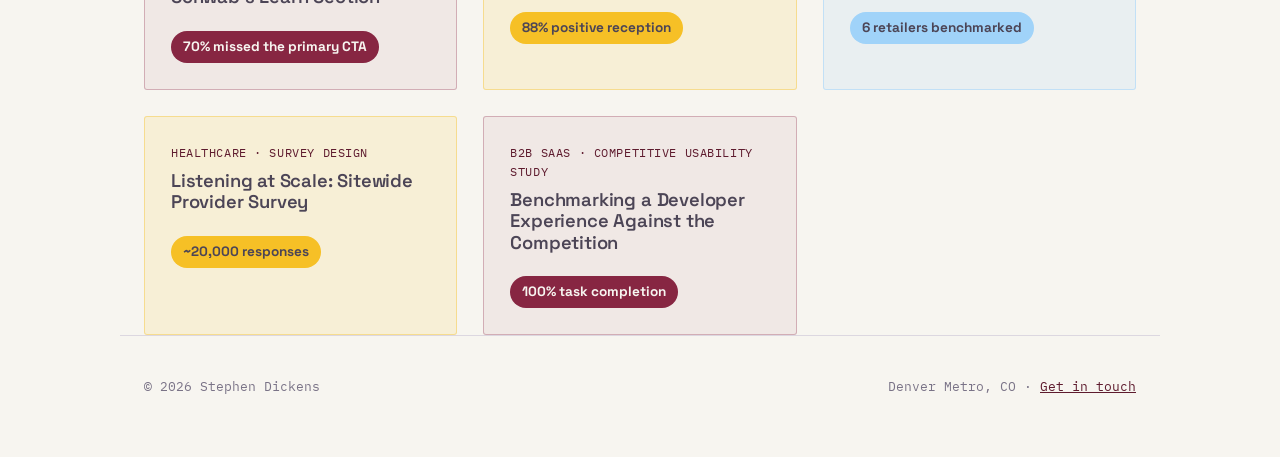
==== commit 5e8503da: "Add files via upload" ====
--- a/index.html
+++ b/index.html
@@ -3,7 +3,7 @@
 <head>
 <meta charset="UTF-8">
 <meta name="viewport" content="width=device-width, initial-scale=1.0">
-<title>Stephen Dickens, MA | Lead UX Researcher</title>
+<title>Stephen Dickens, MA | Senior UX Researcher</title>
 <link rel="preconnect" href="https://fonts.googleapis.com">
 <link href="https://fonts.googleapis.com/css2?family=Space+Grotesk:wght@500;700&family=Source+Serif+4:ital,wght@0,400;0,600;1,400&family=IBM+Plex+Mono:wght@400;500&display=swap" rel="stylesheet">
 <link rel="stylesheet" href="style.css?v=29">
@@ -22,7 +22,7 @@
 </nav>
 
 <header class="hero">
-  <div class="eyebrow">Lead UX Researcher · Denver Metro</div>
+  <div class="eyebrow">Senior UX Researcher · Denver Metro</div>
   <h1>Turning complex human behavior into clear product direction.</h1>
   <p class="hero-sub">8+ years across healthcare, financial services, e-commerce, and enterprise consulting, with a clinical background that shapes how I listen, probe, and build trust with the people I study.</p>
   <div class="tag-row">
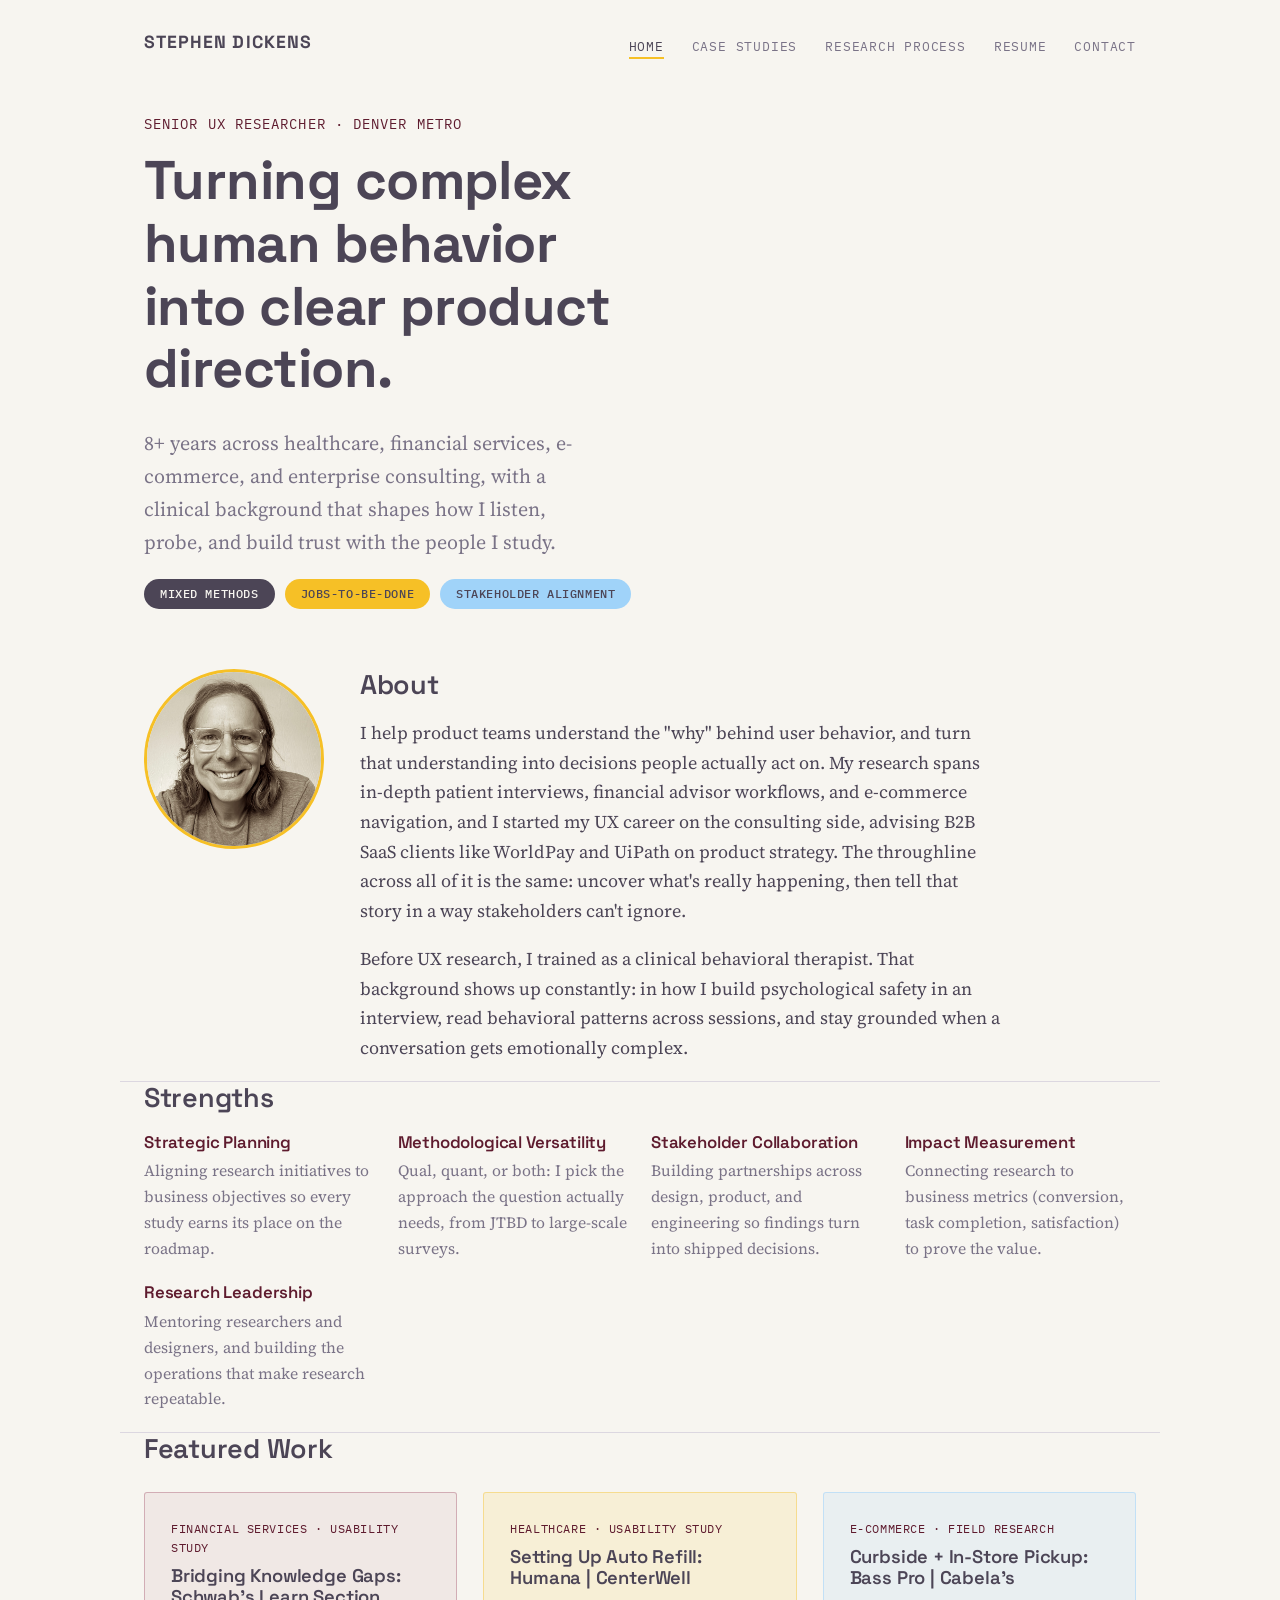
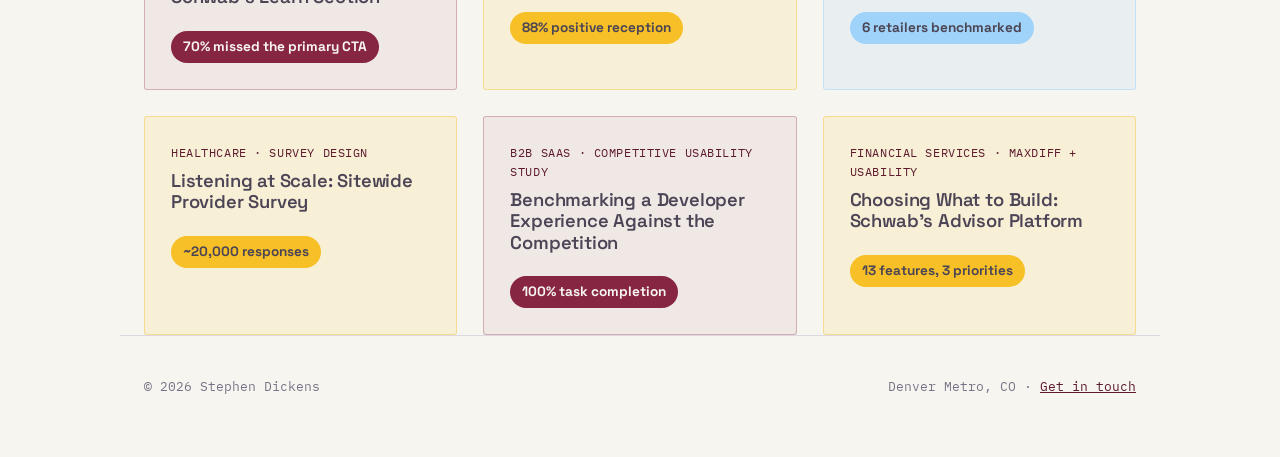
==== commit b37ba6e9: "Add files via upload" ====
--- a/index.html
+++ b/index.html
@@ -99,6 +99,11 @@
       <h3>Benchmarking a Developer Experience Against the Competition</h3>
       <div class="cs-stat">100% task completion</div>
     </a>
+    <a class="cs-card variant-gold" href="case-study-schwab-advisor.html">
+      <div class="cs-eyebrow">Financial Services · MaxDiff + Usability</div>
+      <h3>Choosing What to Build: Schwab's Advisor Platform</h3>
+      <div class="cs-stat">13 features, 3 priorities</div>
+    </a>
   </div>
 </section>
 
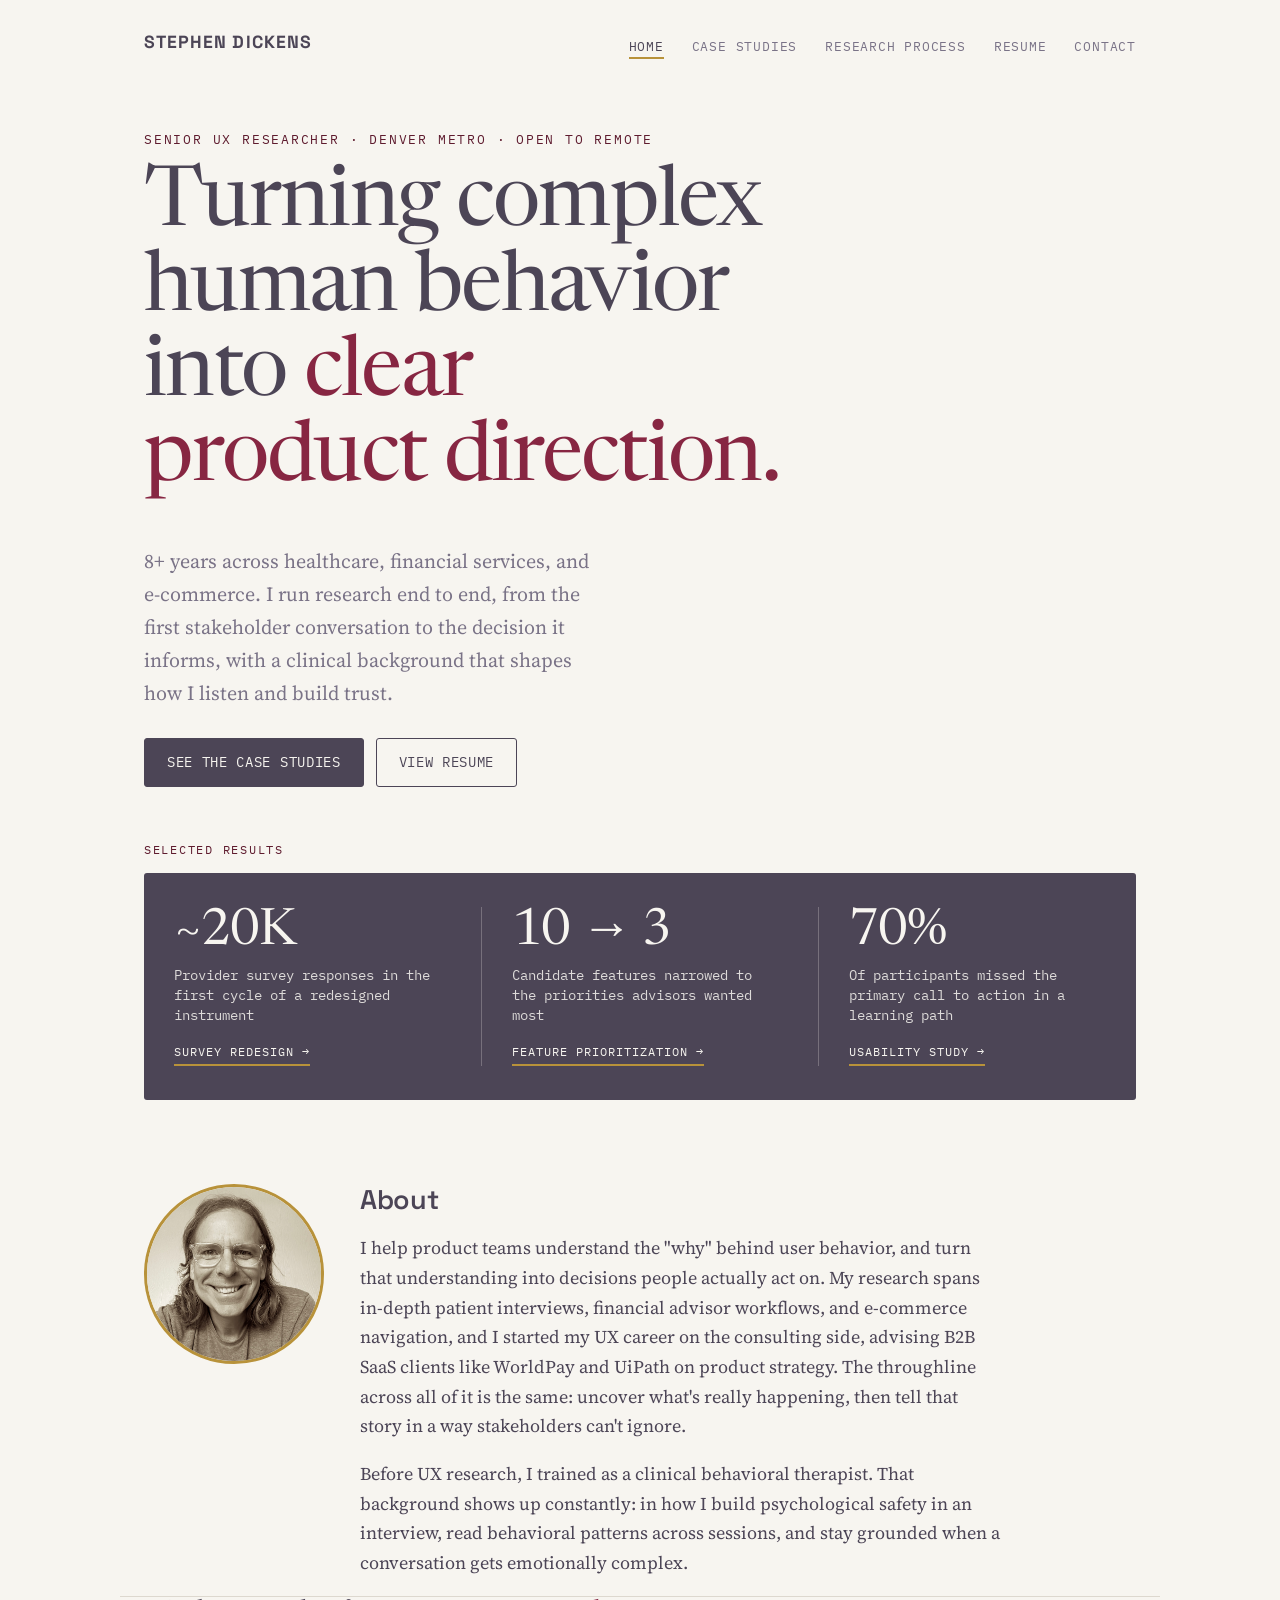
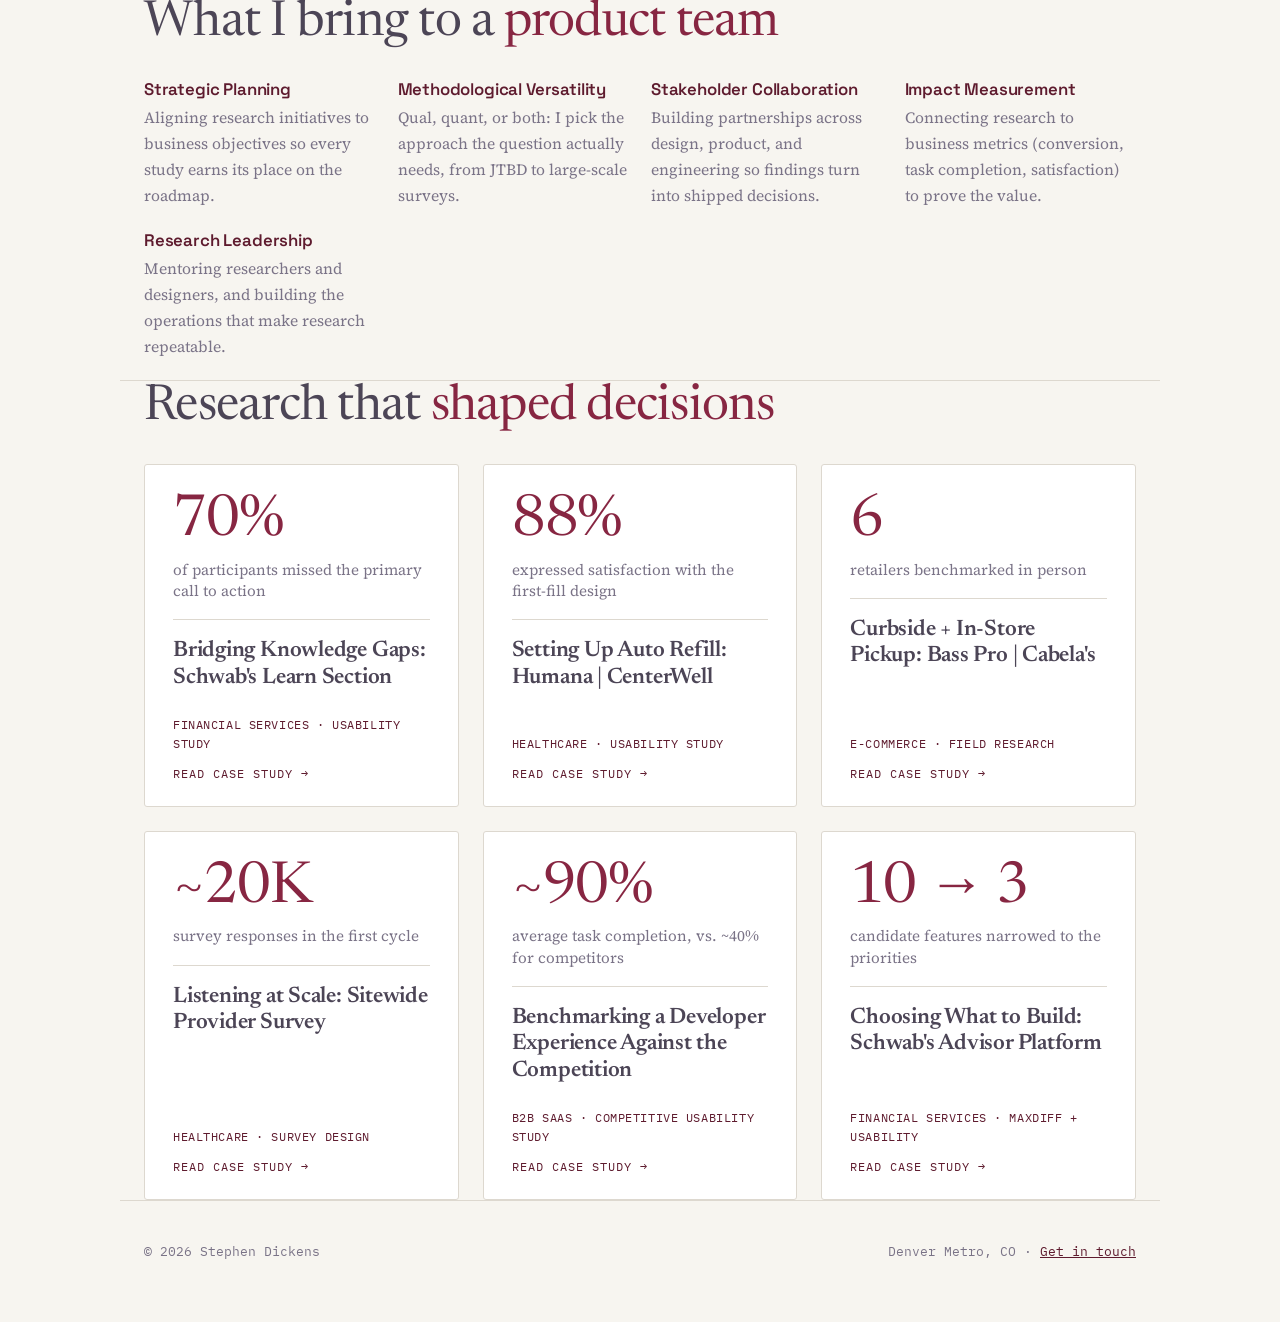
==== commit 75874e8d: "Add files via upload" ====
--- a/index.html
+++ b/index.html
@@ -5,8 +5,8 @@
 <meta name="viewport" content="width=device-width, initial-scale=1.0">
 <title>Stephen Dickens, MA | Senior UX Researcher</title>
 <link rel="preconnect" href="https://fonts.googleapis.com">
-<link href="https://fonts.googleapis.com/css2?family=Space+Grotesk:wght@500;700&family=Source+Serif+4:ital,wght@0,400;0,600;1,400&family=IBM+Plex+Mono:wght@400;500&display=swap" rel="stylesheet">
-<link rel="stylesheet" href="style.css?v=29">
+<link href="https://fonts.googleapis.com/css2?family=Newsreader:opsz,wght@6..72,400;6..72,600&family=Space+Grotesk:wght@500;700&family=Source+Serif+4:ital,wght@0,400;0,600;1,400&family=IBM+Plex+Mono:wght@400;500&display=swap" rel="stylesheet">
+<link rel="stylesheet" href="style.css?v=33">
 </head>
 <body>
 
@@ -22,13 +22,30 @@
 </nav>
 
 <header class="hero">
-  <div class="eyebrow">Senior UX Researcher · Denver Metro</div>
-  <h1>Turning complex human behavior into clear product direction.</h1>
-  <p class="hero-sub">8+ years across healthcare, financial services, e-commerce, and enterprise consulting, with a clinical background that shapes how I listen, probe, and build trust with the people I study.</p>
-  <div class="tag-row">
-    <span class="tag">Mixed Methods</span>
-    <span class="tag amber">Jobs-to-be-Done</span>
-    <span class="tag rose">Stakeholder Alignment</span>
+  <div class="eyebrow">Senior UX Researcher · Denver Metro · Open to remote</div>
+  <h1>Turning complex human behavior into <em class="hl">clear product direction.</em></h1>
+  <p class="hero-sub">8+ years across healthcare, financial services, and e-commerce. I run research end to end, from the first stakeholder conversation to the decision it informs, with a clinical background that shapes how I listen and build trust.</p>
+  <div class="hero-cta">
+    <a class="btn" href="case-studies.html">See the case studies</a>
+    <a class="btn outline" href="resume.html">View resume</a>
+  </div>
+  <div class="proof-label">Selected results</div>
+  <div class="stat-strip proof-strip">
+    <div>
+      <span class="stat-num">~20K</span>
+      <span class="stat-label">Provider survey responses in the first cycle of a redesigned instrument</span>
+      <a class="stat-link" href="case-study-cigna-survey.html">Survey redesign &rarr;</a>
+    </div>
+    <div>
+      <span class="stat-num">10 &rarr; 3</span>
+      <span class="stat-label">Candidate features narrowed to the priorities advisors wanted most</span>
+      <a class="stat-link" href="case-study-schwab-advisor.html">Feature prioritization &rarr;</a>
+    </div>
+    <div>
+      <span class="stat-num">70%</span>
+      <span class="stat-label">Of participants missed the primary call to action in a learning path</span>
+      <a class="stat-link" href="case-study-schwab.html">Usability study &rarr;</a>
+    </div>
   </div>
 </header>
 
@@ -46,7 +63,7 @@
 </section>
 
 <section class="wrap divider">
-  <h2>Strengths</h2>
+  <h2>What I bring to a <em class="hl">product team</em></h2>
   <div class="strength-grid">
     <div class="item">
       <h3>Strategic Planning</h3>
@@ -72,37 +89,37 @@
 </section>
 
 <section class="wrap divider">
-  <h2>Featured Work</h2>
+  <h2>Research that <em class="hl">shaped decisions</em></h2>
   <div class="cs-grid">
-    <a class="cs-card variant-maroon" href="case-study-schwab.html">
-      <div class="cs-eyebrow">Financial Services · Usability Study</div>
+    <a class="cs-card" href="case-study-schwab.html">
+      <div class="cs-result"><span class="cs-num">70%</span><span class="cs-num-label">of participants missed the primary call to action</span></div>
       <h3>Bridging Knowledge Gaps: Schwab's Learn Section</h3>
-      <div class="cs-stat">70% missed the primary CTA</div>
+      <div class="cs-foot"><span class="cs-eyebrow">Financial Services · Usability Study</span><span class="cs-more">Read case study &rarr;</span></div>
     </a>
-    <a class="cs-card variant-gold" href="case-study-humana.html">
-      <div class="cs-eyebrow">Healthcare · Usability Study</div>
+    <a class="cs-card" href="case-study-humana.html">
+      <div class="cs-result"><span class="cs-num">88%</span><span class="cs-num-label">expressed satisfaction with the first-fill design</span></div>
       <h3>Setting Up Auto Refill: Humana | CenterWell</h3>
-      <div class="cs-stat">88% positive reception</div>
+      <div class="cs-foot"><span class="cs-eyebrow">Healthcare · Usability Study</span><span class="cs-more">Read case study &rarr;</span></div>
     </a>
-    <a class="cs-card variant-blue" href="case-study-bass-pro.html">
-      <div class="cs-eyebrow">E-commerce · Field Research</div>
+    <a class="cs-card" href="case-study-bass-pro.html">
+      <div class="cs-result"><span class="cs-num">6</span><span class="cs-num-label">retailers benchmarked in person</span></div>
       <h3>Curbside + In-Store Pickup: Bass Pro | Cabela's</h3>
-      <div class="cs-stat">6 retailers benchmarked</div>
+      <div class="cs-foot"><span class="cs-eyebrow">E-commerce · Field Research</span><span class="cs-more">Read case study &rarr;</span></div>
     </a>
-    <a class="cs-card variant-gold" href="case-study-cigna-survey.html">
-      <div class="cs-eyebrow">Healthcare · Survey Design</div>
+    <a class="cs-card" href="case-study-cigna-survey.html">
+      <div class="cs-result"><span class="cs-num">~20K</span><span class="cs-num-label">survey responses in the first cycle</span></div>
       <h3>Listening at Scale: Sitewide Provider Survey</h3>
-      <div class="cs-stat">~20,000 responses</div>
+      <div class="cs-foot"><span class="cs-eyebrow">Healthcare · Survey Design</span><span class="cs-more">Read case study &rarr;</span></div>
     </a>
-    <a class="cs-card variant-maroon" href="case-study-uipath.html">
-      <div class="cs-eyebrow">B2B SaaS · Competitive Usability Study</div>
+    <a class="cs-card" href="case-study-uipath.html">
+      <div class="cs-result"><span class="cs-num">~90%</span><span class="cs-num-label">average task completion, vs. ~40% for competitors</span></div>
       <h3>Benchmarking a Developer Experience Against the Competition</h3>
-      <div class="cs-stat">100% task completion</div>
+      <div class="cs-foot"><span class="cs-eyebrow">B2B SaaS · Competitive Usability Study</span><span class="cs-more">Read case study &rarr;</span></div>
     </a>
-    <a class="cs-card variant-gold" href="case-study-schwab-advisor.html">
-      <div class="cs-eyebrow">Financial Services · MaxDiff + Usability</div>
+    <a class="cs-card" href="case-study-schwab-advisor.html">
+      <div class="cs-result"><span class="cs-num">10 &rarr; 3</span><span class="cs-num-label">candidate features narrowed to the priorities</span></div>
       <h3>Choosing What to Build: Schwab's Advisor Platform</h3>
-      <div class="cs-stat">13 features, 3 priorities</div>
+      <div class="cs-foot"><span class="cs-eyebrow">Financial Services · MaxDiff + Usability</span><span class="cs-more">Read case study &rarr;</span></div>
     </a>
   </div>
 </section>
--- a/style.css
+++ b/style.css
@@ -1,13 +1,13 @@
 :root {
   --paper: #F7F5F0;
-  --paper-dim: #F0EDF2;
+  --paper-dim: #F1EEE8;
   --ink: #4C4556;
   --ink-soft: #7A7387;
   --teal: #872642;
   --teal-deep: #5E1B2E;
-  --amber: #F6C026;
-  --rose: #A0D3F9;
-  --line: #DCD7E0;
+  --amber: #B8923A;
+  --rose: #B8923A;
+  --line: #DDD8CF;
   --radius: 3px;
   --max-w: 780px;
   --max-w-wide: 1040px;
@@ -301,10 +301,10 @@
 .cs-card.variant-maroon { background: rgba(135,38,66,0.06); border-color: rgba(135,38,66,0.3); }
 .cs-card.variant-maroon .cs-stat { background: var(--teal); color: var(--paper); }
 
-.cs-card.variant-gold { background: rgba(246,192,38,0.12); border-color: rgba(246,192,38,0.4); }
+.cs-card.variant-gold { background: rgba(184,146,58,0.12); border-color: rgba(184,146,58,0.4); }
 .cs-card.variant-gold .cs-stat { background: var(--amber); color: var(--ink); }
 
-.cs-card.variant-blue { background: rgba(160,211,249,0.16); border-color: rgba(160,211,249,0.55); }
+.cs-card.variant-blue { background: rgba(189,181,168,0.16); border-color: rgba(189,181,168,0.55); }
 .cs-card.variant-blue .cs-stat { background: var(--rose); color: var(--ink); }
 
 /* -------- Case study page -------- */
@@ -426,12 +426,12 @@
 .bp-cell { padding: 9px 9px; font-family: 'Source Serif 4', serif; font-size: 0.78rem; color: var(--ink); border-right: 1px solid var(--line); display: flex; align-items: center; line-height: 1.3; }
 .bp-cell:last-child { border-right: none; }
 .bp-cell.empty { color: var(--line); font-family: 'IBM Plex Mono', monospace; }
-.bp-row.customer .bp-cell { background: rgba(246,192,38,0.16); }
-.bp-row.frontstage-emp .bp-cell, .bp-row.frontstage-tech .bp-cell { background: rgba(160,211,249,0.18); }
+.bp-row.customer .bp-cell { background: rgba(184,146,58,0.16); }
+.bp-row.frontstage-emp .bp-cell, .bp-row.frontstage-tech .bp-cell { background: rgba(189,181,168,0.18); }
 .bp-row.backstage .bp-cell { background: rgba(76,69,86,0.06); }
 .bp-row.support .bp-cell { background: rgba(135,38,66,0.06); }
 .bp-cell.friction { border: 1.5px solid var(--teal) !important; background: rgba(135,38,66,0.14) !important; font-weight: 500; }
-.bp-cell.improved { border: 1.5px solid var(--amber) !important; background: rgba(246,192,38,0.28) !important; font-weight: 500; }
+.bp-cell.improved { border: 1.5px solid var(--amber) !important; background: rgba(184,146,58,0.28) !important; font-weight: 500; }
 .blueprint-caption { font-family: 'IBM Plex Mono', monospace; font-size: 0.75rem; color: var(--ink-soft); padding: 10px 16px 14px; background: var(--paper-dim); }
 
 /* -------- Reflection component -------- */
@@ -473,3 +473,317 @@
   flex-wrap: wrap;
   gap: 12px;
 }
+
+/* -------- v30: bolder, editorial titles (Newsreader display) -------- */
+.hl { font-style: normal; color: var(--teal); }
+
+.hero { padding-top: 56px; }
+.hero h1,
+.cs-header h1 {
+  font-family: 'Newsreader', Georgia, serif;
+  font-weight: 400;
+  letter-spacing: -0.02em;
+  text-wrap: balance;
+}
+.hero h1 {
+  font-size: clamp(2.7rem, 7.2vw, 5.2rem);
+  line-height: 1.02;
+  max-width: 15ch;
+}
+.cs-header { padding-top: 36px; }
+.cs-header h1 {
+  font-size: clamp(2.3rem, 5.6vw, 4rem);
+  line-height: 1.05;
+  max-width: 20ch;
+}
+.hero .eyebrow, .cs-header .company { font-size: 0.8rem; letter-spacing: 0.14em; }
+
+section.wrap > h2 {
+  font-family: 'Newsreader', Georgia, serif;
+  font-weight: 400;
+  font-size: clamp(2rem, 4.6vw, 3.1rem);
+  line-height: 1.08;
+  letter-spacing: -0.015em;
+  text-wrap: balance;
+  margin-bottom: 0.6em;
+}
+
+.detail-body h3 {
+  font-family: 'Newsreader', Georgia, serif;
+  font-weight: 400;
+  font-size: clamp(1.6rem, 3.2vw, 2.1rem);
+  line-height: 1.12;
+  letter-spacing: -0.01em;
+  text-wrap: balance;
+  color: var(--ink);
+  border-bottom: 1px solid var(--line);
+  padding-bottom: 12px;
+  margin-top: 52px;
+}
+.detail-body h3:first-child { margin-top: 10px; }
+
+.stat-strip { padding: 34px 0; }
+.stat-strip > div { padding: 0 30px; }
+.stat-strip > div + div { border-left: 1px solid rgba(247, 245, 240, 0.25); }
+.stat-strip .stat-num {
+  font-family: 'Newsreader', Georgia, serif;
+  font-weight: 400;
+  font-size: clamp(3rem, 7vw, 4.8rem);
+  letter-spacing: -0.02em;
+  font-variant-numeric: tabular-nums;
+}
+@media (max-width: 640px) {
+  .stat-strip { padding: 26px 0; }
+  .stat-strip > div { padding: 14px 26px; }
+  .stat-strip > div + div { border-left: 0; border-top: 1px solid rgba(247, 245, 240, 0.25); }
+}
+
+.finding .finding-stat,
+.cs-card h3 { font-family: 'Newsreader', Georgia, serif; }
+.finding .finding-stat { font-weight: 600; font-size: 1.2rem; }
+.cs-card h3 { font-weight: 600; font-size: 1.45rem; line-height: 1.15; letter-spacing: -0.01em; }
+
+/* Study facts row (replaces tag chips on case study headers) */
+.study-facts {
+  display: grid;
+  grid-template-columns: repeat(4, minmax(0, 1fr));
+  gap: 0;
+  margin: 30px 0 0;
+  border-top: 1px solid var(--line);
+  border-bottom: 1px solid var(--line);
+}
+.study-facts > div { padding: 16px 20px 16px 0; min-width: 0; }
+.study-facts > div + div { padding-left: 20px; border-left: 1px solid var(--line); }
+.study-facts dt {
+  font-family: 'IBM Plex Mono', monospace;
+  font-size: 0.72rem;
+  text-transform: uppercase;
+  letter-spacing: 0.12em;
+  color: var(--teal);
+  margin: 0 0 6px;
+}
+.study-facts dd { margin: 0; font-size: 1.02rem; line-height: 1.35; color: var(--ink); }
+@media (max-width: 760px) {
+  .study-facts { grid-template-columns: repeat(2, minmax(0, 1fr)); }
+  .study-facts > div { padding: 14px 16px 14px 0; border-left: 0 !important; padding-left: 0 !important; border-top: 1px solid var(--line); }
+  .study-facts > div:nth-child(-n+2) { border-top: 0; }
+}
+
+/* Homepage proof strip */
+.hero-cta { display: flex; flex-wrap: wrap; gap: 12px; margin-top: 28px; }
+.proof-label {
+  font-family: 'IBM Plex Mono', monospace;
+  font-size: 0.78rem;
+  text-transform: uppercase;
+  letter-spacing: 0.14em;
+  color: var(--teal-deep);
+  margin: 52px 0 0;
+}
+.proof-strip { margin-top: 14px; }
+.proof-strip > div { display: flex; flex-direction: column; }
+.proof-strip .stat-label { text-transform: none; letter-spacing: 0; font-size: 0.88rem; line-height: 1.4; }
+.proof-strip .stat-link {
+  margin-top: auto;
+  padding-top: 16px;
+  font-family: 'IBM Plex Mono', monospace;
+  font-size: 0.78rem;
+  text-transform: uppercase;
+  letter-spacing: 0.08em;
+  color: var(--amber);
+  text-decoration: none;
+}
+.proof-strip .stat-link:hover { text-decoration: underline; color: var(--amber); }
+
+/* -------- v30 card redesign: result first, one neutral style -------- */
+.cs-grid { grid-template-columns: repeat(auto-fit, minmax(300px, 1fr)); gap: 24px; }
+.cs-card,
+.cs-card.variant-maroon, .cs-card.variant-gold, .cs-card.variant-blue {
+  background: #fff;
+  border: 1px solid var(--line);
+  border-radius: var(--radius);
+  padding: 28px 28px 22px;
+  display: flex;
+  flex-direction: column;
+  gap: 18px;
+  transition: border-color 0.15s ease, transform 0.15s ease, box-shadow 0.15s ease;
+}
+.cs-card:hover { border-color: var(--ink); }
+.cs-card .cs-result { display: flex; flex-direction: column; gap: 8px; padding-bottom: 18px; border-bottom: 1px solid var(--line); }
+.cs-card .cs-num {
+  font-family: 'Newsreader', Georgia, serif;
+  font-weight: 400;
+  font-size: clamp(2.8rem, 5vw, 3.6rem);
+  line-height: 1;
+  letter-spacing: -0.02em;
+  color: var(--teal);
+  font-variant-numeric: tabular-nums;
+}
+.cs-card .cs-num-label { font-size: 0.95rem; line-height: 1.4; color: var(--ink-soft); }
+.cs-card h3 { margin: 0; font-family: 'Newsreader', Georgia, serif; font-weight: 600; font-size: 1.4rem; line-height: 1.18; color: var(--ink); }
+.cs-card .cs-foot { margin-top: auto; display: flex; flex-direction: column; gap: 10px; padding-top: 6px; }
+.cs-card .cs-eyebrow { margin: 0; }
+.cs-card .cs-more {
+  font-family: 'IBM Plex Mono', monospace;
+  font-size: 0.78rem;
+  text-transform: uppercase;
+  letter-spacing: 0.08em;
+  color: var(--teal-deep);
+}
+.cs-card:hover .cs-more { color: var(--teal); text-decoration: underline; text-underline-offset: 4px; }
+
+/* -------- v30 research process: open sequence with evidence -------- */
+.proc { padding-bottom: 40px; }
+.proc-step {
+  display: grid;
+  grid-template-columns: 110px minmax(0, 1fr);
+  gap: 24px;
+  padding: 34px 0;
+  border-top: 1px solid var(--line);
+}
+.proc-step:last-child { border-bottom: 1px solid var(--line); }
+.proc-num {
+  font-family: 'Newsreader', Georgia, serif;
+  font-size: clamp(3rem, 6vw, 4.6rem);
+  line-height: 0.95;
+  letter-spacing: -0.02em;
+  color: var(--teal);
+  font-variant-numeric: tabular-nums;
+}
+.proc-body h2 {
+  font-family: 'Newsreader', Georgia, serif;
+  font-weight: 400;
+  font-size: clamp(1.6rem, 3.2vw, 2.2rem);
+  line-height: 1.1;
+  letter-spacing: -0.01em;
+  text-wrap: balance;
+  margin: 0 0 12px;
+}
+.proc-what { margin: 0 0 20px; font-size: 1.12rem; max-width: 56ch; }
+.proc-meta { display: grid; grid-template-columns: repeat(2, minmax(0, 1fr)); gap: 24px; margin: 0; max-width: 760px; }
+.proc-meta dt {
+  font-family: 'IBM Plex Mono', monospace;
+  font-size: 0.72rem;
+  text-transform: uppercase;
+  letter-spacing: 0.12em;
+  color: var(--teal);
+  margin-bottom: 6px;
+}
+.proc-meta dd { margin: 0; font-size: 0.98rem; line-height: 1.45; color: var(--ink); }
+.proc-meta a { color: var(--teal-deep); text-underline-offset: 3px; }
+@media (max-width: 700px) {
+  .proc-step { grid-template-columns: 1fr; gap: 10px; padding: 26px 0; }
+  .proc-meta { grid-template-columns: 1fr; gap: 16px; }
+}
+
+/* -------- v30 contact: email-first layout -------- */
+.contact-grid { grid-template-columns: repeat(2, minmax(0, 1fr)); margin-bottom: 80px; }
+.contact-card { min-width: 0; padding: 28px; }
+.contact-card.primary { grid-column: 1 / -1; padding: 34px 32px; border-color: var(--teal); }
+.contact-card .c-value {
+  font-family: 'Newsreader', Georgia, serif;
+  font-weight: 400;
+  font-size: 1.6rem;
+  line-height: 1.2;
+  margin-top: 10px;
+  overflow-wrap: anywhere;
+}
+.contact-card.primary .c-value { font-size: clamp(1.7rem, 4.6vw, 2.8rem); color: var(--teal); letter-spacing: -0.01em; }
+.contact-card.primary:hover { background: var(--paper-dim); }
+@media (max-width: 640px) { .contact-grid { grid-template-columns: 1fr; } }
+
+/* -------- v30 journey map -------- */
+.journey-wrap { max-width: var(--max-w-wide); margin: 44px auto 20px; padding: 0 24px; }
+.journey-wrap h2 {
+  font-family: 'Newsreader', Georgia, serif; font-weight: 400;
+  font-size: clamp(1.9rem, 4vw, 2.7rem); line-height: 1.08; letter-spacing: -0.015em; margin: 0 0 8px; text-wrap: balance;
+}
+.j-lede { margin: 0 0 6px; color: var(--ink-soft); max-width: 60ch; }
+.j-list { list-style: none; margin: 30px 0 0; padding: 0; display: grid; grid-template-columns: repeat(6, minmax(0, 1fr)); }
+.j-list li { position: relative; padding: 26px 14px 8px 0; border-top: 2px solid var(--ink); min-width: 0; }
+.j-list li::before { content: ""; position: absolute; top: -7px; left: 0; width: 12px; height: 12px; border-radius: 50%; background: var(--teal); }
+.j-list li:first-child { border-top-style: dashed; }
+.j-step { display: block; font-family: 'IBM Plex Mono', monospace; font-size: 0.7rem; text-transform: uppercase; letter-spacing: 0.12em; color: var(--teal); margin-bottom: 6px; }
+.j-list .j-name { font-family: 'Newsreader', Georgia, serif; font-weight: 600; font-size: 1.15rem; line-height: 1.15; margin: 0 0 14px; color: var(--ink); }
+.j-stat { font-family: 'Newsreader', Georgia, serif; font-size: clamp(1.9rem, 3.2vw, 2.5rem); line-height: 1; letter-spacing: -0.02em; color: var(--teal); margin-bottom: 8px; }
+.j-stat.j-text { font-size: 1.3rem; line-height: 1.15; padding-top: 0.45rem; }
+.j-issue { margin: 0 0 10px; font-size: 0.9rem; line-height: 1.45; }
+.j-expect { margin: 0; font-size: 0.85rem; line-height: 1.4; color: var(--ink-soft); font-style: italic; }
+.j-note { margin: 22px 0 0; font-family: 'IBM Plex Mono', monospace; font-size: 0.72rem; color: var(--ink-soft); }
+@media (max-width: 900px) {
+  .j-list { grid-template-columns: repeat(3, minmax(0, 1fr)); row-gap: 28px; }
+}
+@media (max-width: 600px) {
+  .j-list { grid-template-columns: 1fr; row-gap: 0; }
+  .j-list li { border-top: 0; border-left: 2px solid var(--ink); padding: 0 0 26px 22px; }
+  .j-list li:first-child { border-left-style: dashed; }
+  .j-list li::before { top: 2px; left: -7px; }
+}
+
+/* -------- v30 expand bar: label follows state -------- */
+details.full-detail summary .when-open { display: none; }
+details.full-detail[open] summary .when-closed { display: none; }
+details.full-detail[open] summary .when-open { display: inline; }
+details.full-detail[open] summary { background: transparent; border-color: var(--ink); color: var(--ink); }
+.detail-close {
+  display: block; margin: 44px 0 0; padding: 12px 20px; cursor: pointer;
+  font-family: 'IBM Plex Mono', monospace; font-size: 0.8rem; text-transform: uppercase; letter-spacing: 0.08em;
+  color: var(--ink); background: var(--paper-dim); border: 1px solid var(--line); border-radius: var(--radius);
+}
+.detail-close:hover { border-color: var(--ink); }
+
+/* -------- v30 full-width case study body, larger type and visuals -------- */
+.detail-body > p, .detail-body > ul, .detail-body > ol,
+.detail-body .finding, .detail-body blockquote.pull, .detail-body .reflection { max-width: none; }
+.detail-body p, .detail-body li { font-size: 1.2rem; line-height: 1.65; }
+.detail-body ul, .detail-body ol { padding-left: 1.4em; }
+.detail-body li { margin-bottom: 0.5em; }
+.detail-body .finding { margin: 26px 0; padding-left: 22px; }
+.detail-body .finding .finding-stat { font-size: 1.4rem; }
+.detail-body blockquote.pull { font-size: 1.5rem; line-height: 1.45; padding-left: 26px; }
+.detail-body .reflection { padding-left: 22px; }
+.detail-body .reflection p { font-size: 1.25rem; }
+.detail-body .timeline-note { font-size: 0.9rem; }
+.problem-outcome { font-size: 1.2rem; line-height: 1.6; }
+
+/* visuals */
+.cs-visual, .cs-visual[style] { max-width: none !important; margin: 34px 0; }
+.cs-visual figcaption { font-size: 0.85rem; margin-top: 12px; }
+.cs-visual > div { zoom: 1.35; }
+.stat-bar-row { gap: 18px; margin-bottom: 16px; }
+.stat-bar-label { font-size: 0.95rem; width: 210px; }
+.stat-bar-track { height: 36px; }
+.stat-bar-fill { font-size: 0.9rem; padding-right: 14px; }
+.blueprint-title { font-size: 1.05rem; padding: 14px 18px; }
+.bp-header-row, .bp-row { grid-template-columns: 150px repeat(6, 1fr); }
+.bp-header-cell { font-size: 0.74rem; padding: 10px; }
+.bp-label { font-size: 0.74rem; padding: 12px; }
+.bp-cell { font-size: 0.92rem; padding: 12px; line-height: 1.35; }
+.blueprint-caption { font-size: 0.85rem; }
+@media (max-width: 760px) {
+  .detail-body p, .detail-body li { font-size: 1.08rem; }
+  .cs-visual > div { zoom: 1; }
+  .stat-bar-label { width: 120px; font-size: 0.8rem; }
+}
+
+/* -------- v30 journey map: wireframe grid (replaces text rail) -------- */
+.j-grid { list-style: none; margin: 34px 0 0; padding: 0; display: grid; grid-template-columns: repeat(3, minmax(0, 1fr)); gap: 44px 30px; }
+.j-grid li { min-width: 0; }
+.j-grid .j-shot { margin: 0 0 16px; }
+.j-grid .j-shot svg { width: 100%; height: auto; display: block; }
+.j-grid .j-step { display: block; font-family: 'IBM Plex Mono', monospace; font-size: 0.74rem; text-transform: uppercase; letter-spacing: 0.12em; color: var(--teal); margin-bottom: 6px; }
+.j-grid .j-name { font-family: 'Newsreader', Georgia, serif; font-weight: 600; font-size: 1.35rem; line-height: 1.15; margin: 0 0 12px; color: var(--ink); }
+.j-grid .j-stat { font-family: 'Newsreader', Georgia, serif; font-size: clamp(2.2rem, 4vw, 3rem); line-height: 1; letter-spacing: -0.02em; color: var(--teal); margin-bottom: 8px; }
+.j-grid .j-stat.j-text { font-size: 1.7rem; padding-top: 0.3rem; }
+.j-grid .j-issue { margin: 0 0 8px; font-size: 1.02rem; line-height: 1.45; }
+.j-grid .j-expect { margin: 0; font-size: 0.95rem; line-height: 1.4; color: var(--ink-soft); font-style: italic; }
+@media (max-width: 900px) { .j-grid { grid-template-columns: repeat(2, minmax(0, 1fr)); } }
+@media (max-width: 600px) { .j-grid { grid-template-columns: 1fr; } }
+
+/* v31 palette: brass accent, blue and bright gold retired, warm greys */
+.stat-strip .stat-num { color: var(--paper); }
+.proof-strip .stat-link { color: var(--paper); border-bottom: 2px solid var(--amber); align-self: flex-start; padding-bottom: 2px; }
+.proof-strip .stat-link:hover { text-decoration: none; color: #fff; border-bottom-color: #fff; }
+
+/* v32 stat numbers: scale with the column so long values never clip */
+.stat-strip > div { container-type: inline-size; }
+.stat-strip .stat-num { font-size: clamp(2rem, 20cqw, 4.8rem); white-space: nowrap; }
